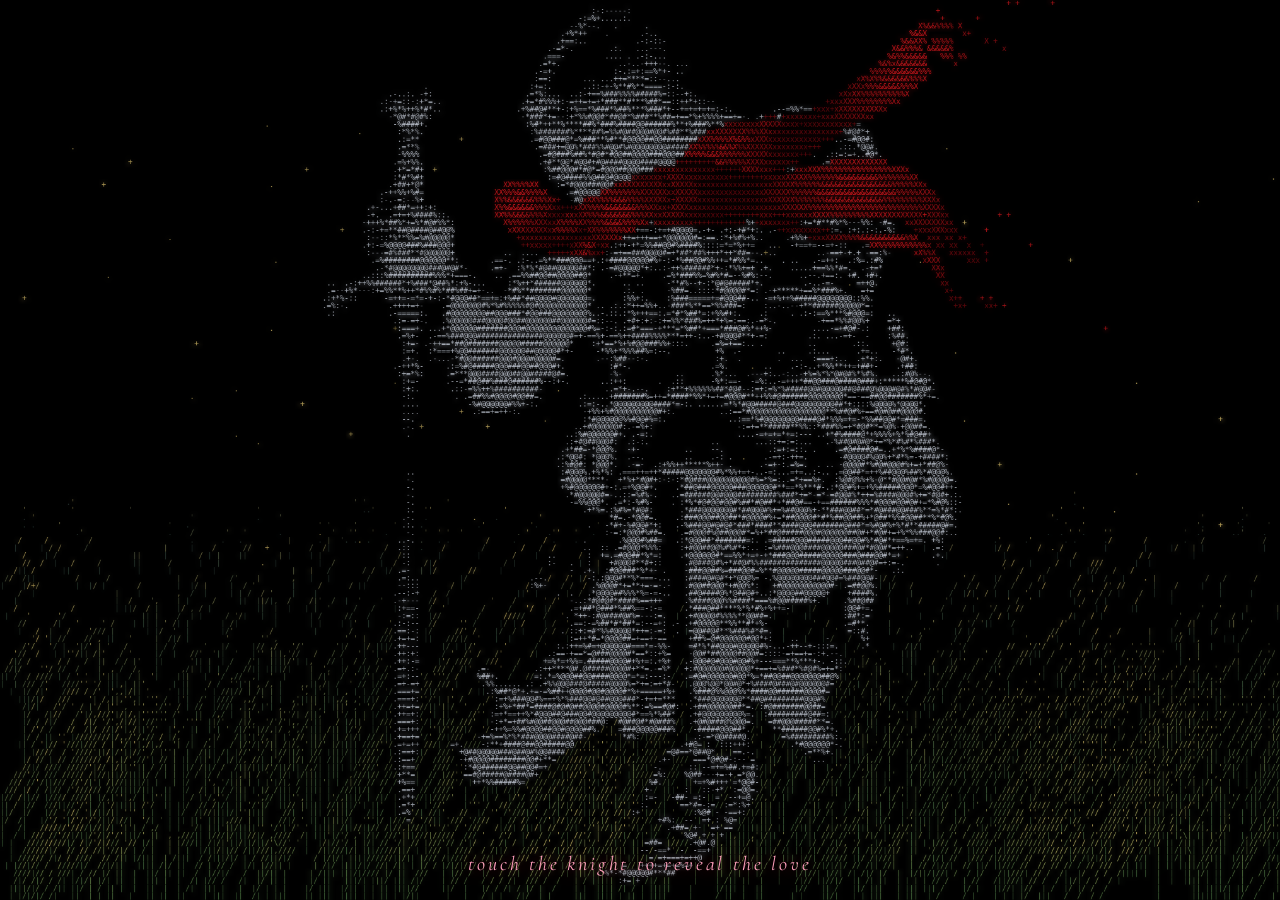
==== index.html @ c7ace734 "feat: ASCII Knight with flowing red cloak and 3D blooming rose bouquet from GIVEAWAY-ASCII" ====
<!DOCTYPE html>
<html lang="en">
<head>
  <meta charset="UTF-8">
  <meta name="viewport" content="width=device-width, initial-scale=1.0">
  <title>for you 🌹</title>
  <meta name="description" content="A gentle flower for someone special.">
  <meta name="theme-color" content="#000000">

  <link rel="icon" type="image/svg+xml" href="assets/favicon.svg">
  <link rel="preconnect" href="https://fonts.googleapis.com">
  <link rel="preconnect" href="https://fonts.gstatic.com" crossorigin>
  <link href="https://fonts.googleapis.com/css2?family=Cormorant+Garamond:ital,wght@0,300;0,400;0,600;1,400&family=Inter:wght@300;400;500;600&family=JetBrains+Mono:wght@400;600;700&display=swap" rel="stylesheet">

  <link rel="stylesheet" href="css/style.css">
</head>
<body class="pure-black">

  <!-- Ambient Botanical ASCII Petals & Stardust Field (Fills Desktop Flanks) -->
  <canvas id="ambient-canvas"></canvas>

  <main class="stage">

    <!-- Screen 1: The ASCII Knight with Flowing Red Cloak (Replaces Click Hand) -->
    <div id="knight-screen" class="scene active">
      <canvas id="knight-canvas" aria-label="ASCII Knight with waving red cloak"></canvas>
      <p class="whisper-hint" id="knight-hint">touch the knight to reveal the love</p>
    </div>

    <!-- Screen 2: 3D Blooming Rose & Lily Bouquet with Golden Fireflies -->
    <div id="bouquet-screen" class="scene">
      <canvas id="bouquet-canvas" aria-label="3D Blooming Rose Bouquet in ASCII"></canvas>

      <!-- Dreamy Floating Cloud Love Note (Pops after the Bouquet Blooms) -->
      <div id="cloud-note" class="cloud-note">
        <div class="cloud-puff puff-tl"></div>
        <div class="cloud-puff puff-tr"></div>
        <div class="cloud-puff puff-bl"></div>
        <div class="cloud-puff puff-br"></div>
        <div class="cloud-body">
          <div class="cloud-tag">☁️ &nbsp;a quiet note for you &nbsp;✦</div>
          <p class="cloud-quote">
            &ldquo;You are my favorite thought in a crowded room,<br>
            the warmth in every cold day, and the sweetest plot twist of my life.<br>
            Blooming together, just like us &mdash; side by side, forever.&rdquo;
          </p>
          <p class="cloud-author">&mdash; all my love, Kaushal</p>
          <button id="btn-replay" class="cloud-replay" title="Experience again">hold again ↺</button>
        </div>
      </div>
    </div>

  </main>

  <script type="module" src="js/app.js"></script>
</body>
</html>
---- css/style.css ----
/* ==========================================================================
   Pure Seamless ASCII Love Experience — ASCII Knight & 3D Bouquet
   ========================================================================== */

*, *::before, *::after {
  box-sizing: border-box;
  margin: 0;
  padding: 0;
}

html, body {
  width: 100%;
  height: 100%;
  background-color: #000000;
  overflow: hidden;
}

body.pure-black {
  background-color: #000000;
  background-image: radial-gradient(circle at 50% 50%, rgba(150, 16, 45, 0.08) 0%, rgba(20, 5, 10, 0.02) 55%, #000000 85%);
  color: #f7eded;
  font-family: 'Cormorant Garamond', serif;
  user-select: none;
  -webkit-font-smoothing: antialiased;
}

/* Ambient Drifting ASCII Petals & Stardust Canvas (Fills Desktop Flanks) */
#ambient-canvas {
  position: fixed;
  inset: 0;
  width: 100vw;
  height: 100vh;
  pointer-events: none;
  z-index: 1;
  display: block;
}

/* Screen Scenes */
.stage {
  position: relative;
  width: 100vw;
  height: 100vh;
  overflow: hidden;
}

.scene {
  position: fixed;
  inset: 0;
  width: 100vw;
  height: 100vh;
  display: flex;
  flex-direction: column;
  align-items: center;
  justify-content: center;
  opacity: 0;
  pointer-events: none;
  transition: opacity 0.85s cubic-bezier(0.16, 1, 0.3, 1);
  z-index: 2;
}

.scene.active {
  opacity: 1;
  pointer-events: auto;
}

/* Screen 1: Canvas for ASCII Knight with Red Cloak */
#knight-canvas {
  position: fixed;
  inset: 0;
  width: 100vw;
  height: 100vh;
  height: 100dvh;
  display: block;
  object-fit: contain;
  background: #000000;
  cursor: pointer;
  z-index: 3;
}

.whisper-hint {
  position: fixed;
  bottom: 24px;
  left: 50%;
  transform: translateX(-50%);
  font-family: 'Cormorant Garamond', serif;
  font-size: 20px;
  font-style: italic;
  letter-spacing: 2.8px;
  color: #ff9ebb;
  text-shadow: 0 0 16px rgba(255, 20, 80, 0.55);
  cursor: pointer;
  z-index: 10;
  animation: breathing 3s infinite ease-in-out;
  transition: color 0.3s ease, transform 0.3s ease;
  white-space: nowrap;
}

.whisper-hint:hover {
  color: #ffffff;
  transform: translateX(-50%) scale(1.04);
}

@keyframes breathing {
  0%, 100% { opacity: 0.45; }
  50% { opacity: 0.95; }
}

/* Screen 2: Canvas for 3D Blooming Rose Bouquet */
#bouquet-canvas {
  position: fixed;
  inset: 0;
  width: 100vw;
  height: 100vh;
  height: 100dvh;
  display: block;
  object-fit: contain;
  background: #000000;
  cursor: pointer;
  z-index: 3;
}

/* ==========================================================================
   Dreamy Floating Cloud Love Note (Pops after the Bouquet Blooms)
   ========================================================================== */
.cloud-note {
  position: fixed;
  bottom: 34px;
  left: 50%;
  transform: translateX(-50%) translateY(28px) scale(0.88);
  max-width: 540px;
  width: 90%;
  margin: 0 auto;
  padding: 24px 32px;
  background: rgba(22, 12, 18, 0.82);
  backdrop-filter: blur(18px);
  -webkit-backdrop-filter: blur(18px);
  border: 1px solid rgba(255, 140, 160, 0.25);
  border-radius: 42px;
  box-shadow:
    0 18px 48px rgba(0, 0, 0, 0.85),
    0 0 36px rgba(230, 26, 68, 0.18),
    inset 0 1px 1px rgba(255, 255, 255, 0.2);
  opacity: 0;
  pointer-events: none;
  transition: opacity 1.1s cubic-bezier(0.16, 1, 0.3, 1), transform 1.1s cubic-bezier(0.16, 1, 0.3, 1);
  z-index: 20;
}

.cloud-note.visible {
  opacity: 1;
  transform: translateX(-50%) translateY(0) scale(1);
  pointer-events: auto;
  animation: cloudFloat 4.8s infinite ease-in-out alternate 1.1s;
}

/* Fluffy cloud puffs billowing around the container */
.cloud-puff {
  position: absolute;
  background: rgba(22, 12, 18, 0.82);
  backdrop-filter: blur(18px);
  -webkit-backdrop-filter: blur(18px);
  border: 1px solid rgba(255, 140, 160, 0.22);
  border-radius: 50%;
  pointer-events: none;
  z-index: -1;
}

.puff-tl {
  width: 76px;
  height: 76px;
  top: -26px;
  left: 36px;
}

.puff-tr {
  width: 92px;
  height: 92px;
  top: -36px;
  right: 52px;
}

.puff-bl {
  width: 58px;
  height: 58px;
  bottom: -18px;
  left: 64px;
}

.puff-br {
  width: 72px;
  height: 72px;
  bottom: -22px;
  right: 48px;
}

.cloud-body {
  position: relative;
  z-index: 2;
  display: flex;
  flex-direction: column;
  align-items: center;
}

.cloud-tag {
  font-family: 'Inter', sans-serif;
  font-size: 10px;
  letter-spacing: 2px;
  text-transform: uppercase;
  color: #ff9ebb;
  margin-bottom: 12px;
  opacity: 0.9;
}

.cloud-quote {
  font-family: 'Cormorant Garamond', serif;
  font-size: 21px;
  font-style: italic;
  font-weight: 300;
  line-height: 1.55;
  color: #fff0f3;
  letter-spacing: 0.3px;
  margin-bottom: 14px;
  text-shadow: 0 2px 12px rgba(0, 0, 0, 0.75);
}

.cloud-author {
  font-family: 'Cormorant Garamond', serif;
  font-size: 15px;
  letter-spacing: 1.8px;
  color: #d89aa8;
  margin-bottom: 16px;
}

.cloud-replay {
  background: rgba(255, 255, 255, 0.05);
  border: 1px solid rgba(255, 255, 255, 0.12);
  border-radius: 20px;
  outline: none;
  font-family: 'Inter', sans-serif;
  font-size: 10px;
  letter-spacing: 2px;
  text-transform: uppercase;
  color: #d18a99;
  cursor: pointer;
  padding: 6px 16px;
  transition: all 0.3s ease;
}

.cloud-replay:hover {
  background: rgba(255, 20, 80, 0.18);
  border-color: rgba(255, 80, 120, 0.4);
  color: #ffffff;
  transform: translateY(-1px);
}

@keyframes cloudFloat {
  0% { transform: translateX(-50%) translateY(0) scale(1); }
  100% { transform: translateX(-50%) translateY(-7px) scale(1.01); }
}

@media (max-width: 640px) {
  .whisper-hint {
    font-size: 16px;
    bottom: 18px;
  }
  .cloud-note {
    padding: 18px 22px;
    bottom: 20px;
  }
  .cloud-quote {
    font-size: 18px;
  }
}
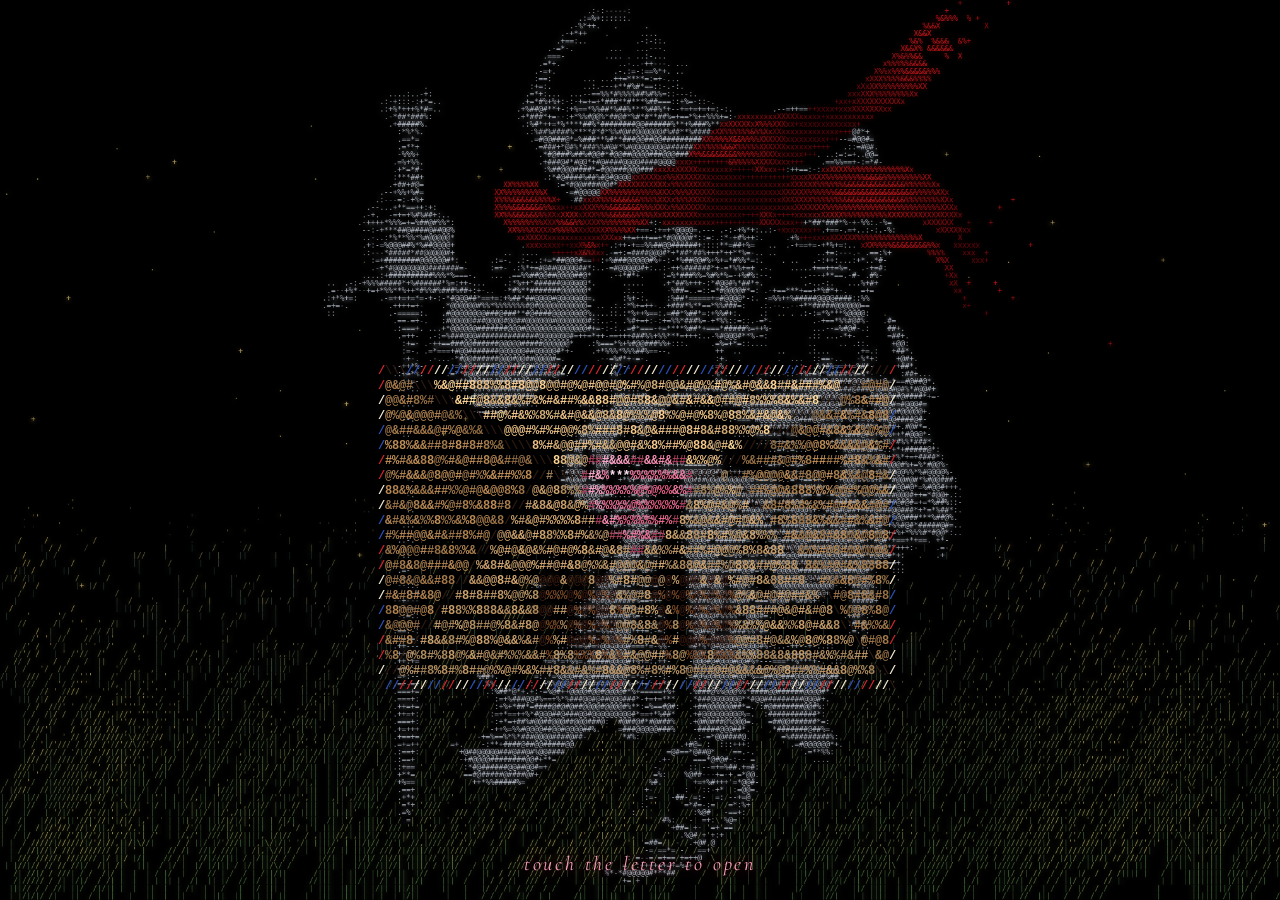
==== commit 8057720c: "feat: knight with sealed envelope, burning opening physics, combined 3D rose and lily, and love note" ====
--- a/index.html
+++ b/index.html
@@ -21,17 +21,20 @@
 
   <main class="stage">
 
-    <!-- Screen 1: The ASCII Knight with Flowing Red Cloak (Replaces Click Hand) -->
+    <!-- Screen 1: The ASCII Knight with Sealed Envelope Letter in Front -->
     <div id="knight-screen" class="scene active">
+      <!-- Background: ASCII Knight with waving red cloak -->
       <canvas id="knight-canvas" aria-label="ASCII Knight with waving red cloak"></canvas>
-      <p class="whisper-hint" id="knight-hint">touch the knight to reveal the love</p>
+      <!-- Foreground: Sealed ASCII Letter For You with heart seal & burning opening -->
+      <canvas id="envelope-canvas" aria-label="ASCII Sealed Letter For You"></canvas>
+      <p class="whisper-hint" id="knight-hint">touch the letter to open</p>
     </div>
 
-    <!-- Screen 2: 3D Blooming Rose & Lily Bouquet with Golden Fireflies -->
+    <!-- Screen 2: Combined 3D Blooming Rose & Lily Bouquet with Golden Fireflies -->
     <div id="bouquet-screen" class="scene">
-      <canvas id="bouquet-canvas" aria-label="3D Blooming Rose Bouquet in ASCII"></canvas>
+      <canvas id="bouquet-canvas" aria-label="Combined 3D Blooming Rose and Lily in ASCII"></canvas>
 
-      <!-- Dreamy Floating Cloud Love Note (Pops after the Bouquet Blooms) -->
+      <!-- Dreamy Floating Cloud Love Note (Pops after the Rose & Lily Bloom) -->
       <div id="cloud-note" class="cloud-note">
         <div class="cloud-puff puff-tl"></div>
         <div class="cloud-puff puff-tr"></div>
@@ -40,11 +43,13 @@
         <div class="cloud-body">
           <div class="cloud-tag">☁️ &nbsp;a quiet note for you &nbsp;✦</div>
           <p class="cloud-quote">
-            &ldquo;You are my favorite thought in a crowded room,<br>
-            the warmth in every cold day, and the sweetest plot twist of my life.<br>
-            Blooming together, just like us &mdash; side by side, forever.&rdquo;
+            &ldquo;In every petal, a quiet thought of you.<br>
+            The rose for the passion, the lily for the grace &mdash;<br>
+            blooming together side by side, just like us.<br>
+            You are my favorite thought in a crowded room,<br>
+            the warmth in every cold day, and the sweetest part of my life.&rdquo;
           </p>
-          <p class="cloud-author">&mdash; all my love, Kaushal</p>
+          <p class="cloud-author">&mdash; forever yours, Kaushal</p>
           <button id="btn-replay" class="cloud-replay" title="Experience again">hold again ↺</button>
         </div>
       </div>
--- a/css/style.css
+++ b/css/style.css
@@ -73,8 +73,21 @@
   display: block;
   object-fit: contain;
   background: #000000;
-  cursor: pointer;
   z-index: 3;
+}
+
+/* Foreground Sealed Envelope in Front of Knight */
+#envelope-canvas {
+  position: fixed;
+  inset: 0;
+  width: 100vw;
+  height: 100vh;
+  height: 100dvh;
+  display: block;
+  object-fit: contain;
+  background: transparent;
+  cursor: pointer;
+  z-index: 5;
 }
 
 .whisper-hint {
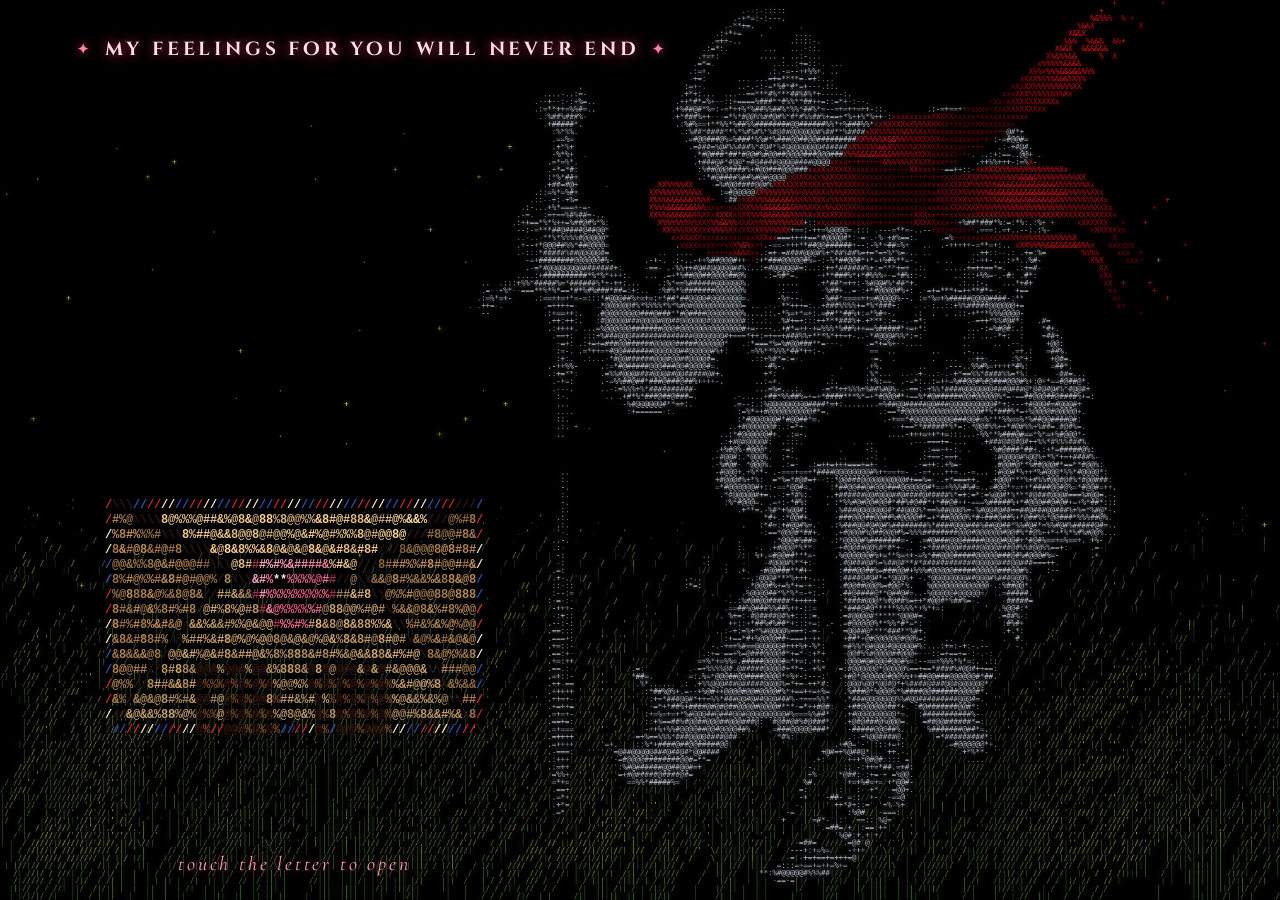
==== commit 6952b4c2: "feat: knight right-aligned, envelope bottom-left, quote in unique font, multilingual heart with Tami" ====
--- a/index.html
+++ b/index.html
@@ -10,7 +10,7 @@
   <link rel="icon" type="image/svg+xml" href="assets/favicon.svg">
   <link rel="preconnect" href="https://fonts.googleapis.com">
   <link rel="preconnect" href="https://fonts.gstatic.com" crossorigin>
-  <link href="https://fonts.googleapis.com/css2?family=Cormorant+Garamond:ital,wght@0,300;0,400;0,600;1,400&family=Inter:wght@300;400;500;600&family=JetBrains+Mono:wght@400;600;700&display=swap" rel="stylesheet">
+  <link href="https://fonts.googleapis.com/css2?family=Cinzel+Decorative:wght@400;700&family=Cormorant+Garamond:ital,wght@0,300;0,400;0,600;1,400&family=Inter:wght@300;400;500;600&family=JetBrains+Mono:wght@400;600;700&display=swap" rel="stylesheet">
 
   <link rel="stylesheet" href="css/style.css">
 </head>
@@ -21,20 +21,33 @@
 
   <main class="stage">
 
-    <!-- Screen 1: The ASCII Knight with Sealed Envelope Letter in Front -->
+    <!-- Screen 1: The ASCII Knight with Sealed Envelope Letter in Bottom-Left -->
     <div id="knight-screen" class="scene active">
-      <!-- Background: ASCII Knight with waving red cloak -->
+      <!-- Background: ASCII Knight positioned on right side with waving red cloak -->
       <canvas id="knight-canvas" aria-label="ASCII Knight with waving red cloak"></canvas>
-      <!-- Foreground: Sealed ASCII Letter For You with heart seal & burning opening -->
+      
+      <!-- Foreground: Sealed ASCII Letter For You positioned in bottom-left -->
       <canvas id="envelope-canvas" aria-label="ASCII Sealed Letter For You"></canvas>
+      
+      <!-- Thematic Quote in Unique Decorative Typeface -->
+      <div id="knight-quote" class="thematic-quote">
+        <span class="quote-symbol">✦</span>
+        <span class="quote-text">my feelings for you will never end</span>
+        <span class="quote-symbol">✦</span>
+      </div>
+
       <p class="whisper-hint" id="knight-hint">touch the letter to open</p>
     </div>
 
-    <!-- Screen 2: Combined 3D Blooming Rose & Lily Bouquet with Golden Fireflies -->
-    <div id="bouquet-screen" class="scene">
-      <canvas id="bouquet-canvas" aria-label="Combined 3D Blooming Rose and Lily in ASCII"></canvas>
+    <!-- Screen 2: Multilingual Love Heart & Pure Mathematical ASCII Rose -->
+    <div id="flower-screen" class="scene">
+      <!-- 1. The Multilingual Love Heart (Builds in center, then glides to top-left corner) -->
+      <canvas id="heart-canvas" class="heart-canvas" aria-label="Multilingual Love Heart"></canvas>
 
-      <!-- Dreamy Floating Cloud Love Note (Pops after the Rose & Lily Bloom) -->
+      <!-- 2. The Pure Mathematical ASCII Blooming Rose with Light Rays -->
+      <canvas id="rose-canvas" class="rose-canvas" aria-label="Pure ASCII Blooming Rose"></canvas>
+
+      <!-- 3. Dreamy Floating Cloud Love Note (Pops after the Rose Blooms) -->
       <div id="cloud-note" class="cloud-note">
         <div class="cloud-puff puff-tl"></div>
         <div class="cloud-puff puff-tr"></div>
@@ -43,10 +56,9 @@
         <div class="cloud-body">
           <div class="cloud-tag">☁️ &nbsp;a quiet note for you &nbsp;✦</div>
           <p class="cloud-quote">
-            &ldquo;In every petal, a quiet thought of you.<br>
-            The rose for the passion, the lily for the grace &mdash;<br>
-            blooming together side by side, just like us.<br>
-            You are my favorite thought in a crowded room,<br>
+            &ldquo;My feelings for you will never end.<br>
+            In every language, in every beat of time &mdash;<br>
+            you are my favorite thought in a crowded room,<br>
             the warmth in every cold day, and the sweetest part of my life.&rdquo;
           </p>
           <p class="cloud-author">&mdash; forever yours, Kaushal</p>
--- a/css/style.css
+++ b/css/style.css
@@ -93,7 +93,7 @@
 .whisper-hint {
   position: fixed;
   bottom: 24px;
-  left: 50%;
+  left: 23%;
   transform: translateX(-50%);
   font-family: 'Cormorant Garamond', serif;
   font-size: 20px;
@@ -118,8 +118,61 @@
   50% { opacity: 0.95; }
 }
 
-/* Screen 2: Canvas for 3D Blooming Rose Bouquet */
-#bouquet-canvas {
+/* Thematic Quote in Unique Decorative Typeface */
+.thematic-quote {
+  position: fixed;
+  top: 36px;
+  left: 6%;
+  display: flex;
+  align-items: center;
+  gap: 12px;
+  font-family: 'Cinzel Decorative', 'Cormorant Garamond', serif;
+  font-size: 19px;
+  font-weight: 700;
+  letter-spacing: 3.8px;
+  text-transform: lowercase;
+  color: #ffe0e8;
+  text-shadow: 
+    0 0 12px rgba(255, 60, 110, 0.75),
+    0 0 28px rgba(220, 20, 60, 0.45);
+  pointer-events: none;
+  z-index: 8;
+  animation: quoteFloat 4s ease-in-out infinite alternate;
+}
+
+.thematic-quote .quote-symbol {
+  font-size: 14px;
+  color: #ff85a2;
+  text-shadow: 0 0 10px rgba(255, 60, 110, 0.85);
+}
+
+@keyframes quoteFloat {
+  0% { transform: translateY(0); opacity: 0.88; }
+  100% { transform: translateY(-4px); opacity: 1; }
+}
+
+/* Screen 2: Canvases for Multilingual Heart & Rose */
+.heart-canvas {
+  position: fixed;
+  inset: 0;
+  width: 100vw;
+  height: 100vh;
+  display: block;
+  object-fit: contain;
+  background: transparent;
+  pointer-events: none;
+  z-index: 7;
+  transform: scale(1) translate(0, 0);
+  transform-origin: top left;
+  transition: transform 1.5s cubic-bezier(0.16, 1, 0.3, 1), opacity 1.2s ease;
+}
+
+.heart-canvas.docked-corner {
+  transform: scale(0.38) translate(40px, 36px);
+  opacity: 0.92;
+}
+
+.rose-canvas {
   position: fixed;
   inset: 0;
   width: 100vw;
@@ -128,8 +181,7 @@
   display: block;
   object-fit: contain;
   background: #000000;
-  cursor: pointer;
-  z-index: 3;
+  z-index: 5;
 }
 
 /* ==========================================================================
@@ -272,9 +324,21 @@
 }
 
 @media (max-width: 640px) {
+  .thematic-quote {
+    top: 18px;
+    left: 50%;
+    transform: translateX(-50%);
+    font-size: 14px;
+    letter-spacing: 2px;
+    white-space: nowrap;
+  }
   .whisper-hint {
+    left: 50%;
     font-size: 16px;
     bottom: 18px;
+  }
+  .heart-canvas.docked-corner {
+    transform: scale(0.32) translate(14px, 18px);
   }
   .cloud-note {
     padding: 18px 22px;
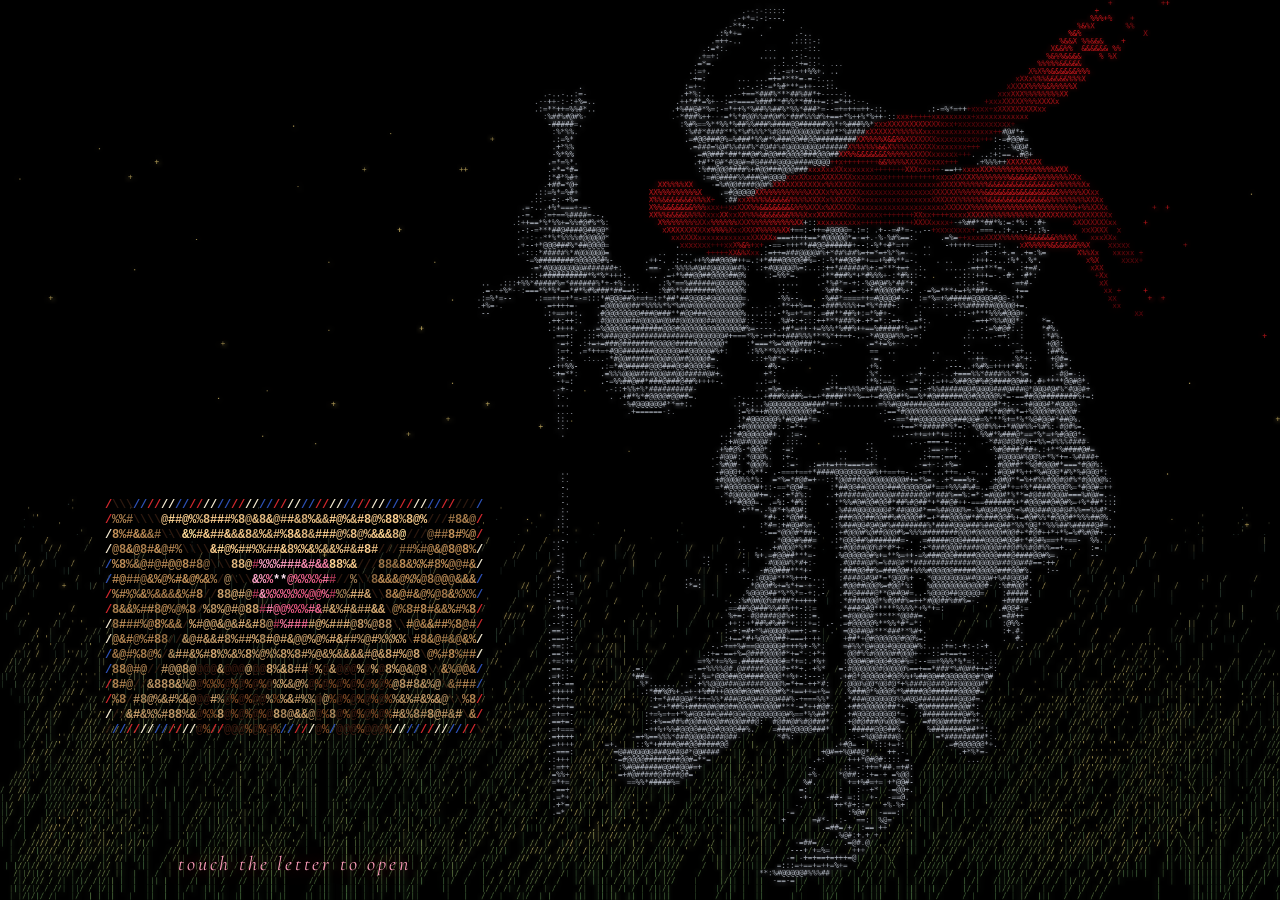
==== commit 0309dded: "feat: minimal light note card, quote on rose page with signature of Kaushal Maran, clean knight page" ====
--- a/index.html
+++ b/index.html
@@ -10,7 +10,7 @@
   <link rel="icon" type="image/svg+xml" href="assets/favicon.svg">
   <link rel="preconnect" href="https://fonts.googleapis.com">
   <link rel="preconnect" href="https://fonts.gstatic.com" crossorigin>
-  <link href="https://fonts.googleapis.com/css2?family=Cinzel+Decorative:wght@400;700&family=Cormorant+Garamond:ital,wght@0,300;0,400;0,600;1,400&family=Inter:wght@300;400;500;600&family=JetBrains+Mono:wght@400;600;700&display=swap" rel="stylesheet">
+  <link href="https://fonts.googleapis.com/css2?family=Alex+Brush&family=Cormorant+Garamond:ital,wght@0,300;0,400;0,600;1,300;1,400&family=Homemade+Apple&family=Inter:wght@300;400;500;600&family=JetBrains+Mono:wght@400;600;700&display=swap" rel="stylesheet">
 
   <link rel="stylesheet" href="css/style.css">
 </head>
@@ -28,13 +28,6 @@
       
       <!-- Foreground: Sealed ASCII Letter For You positioned in bottom-left -->
       <canvas id="envelope-canvas" aria-label="ASCII Sealed Letter For You"></canvas>
-      
-      <!-- Thematic Quote in Unique Decorative Typeface -->
-      <div id="knight-quote" class="thematic-quote">
-        <span class="quote-symbol">✦</span>
-        <span class="quote-text">my feelings for you will never end</span>
-        <span class="quote-symbol">✦</span>
-      </div>
 
       <p class="whisper-hint" id="knight-hint">touch the letter to open</p>
     </div>
@@ -47,23 +40,25 @@
       <!-- 2. The Pure Mathematical ASCII Blooming Rose with Light Rays -->
       <canvas id="rose-canvas" class="rose-canvas" aria-label="Pure ASCII Blooming Rose"></canvas>
 
-      <!-- 3. Dreamy Floating Cloud Love Note (Pops after the Rose Blooms) -->
-      <div id="cloud-note" class="cloud-note">
-        <div class="cloud-puff puff-tl"></div>
-        <div class="cloud-puff puff-tr"></div>
-        <div class="cloud-puff puff-bl"></div>
-        <div class="cloud-puff puff-br"></div>
-        <div class="cloud-body">
-          <div class="cloud-tag">☁️ &nbsp;a quiet note for you &nbsp;✦</div>
-          <p class="cloud-quote">
-            &ldquo;My feelings for you will never end.<br>
-            In every language, in every beat of time &mdash;<br>
-            you are my favorite thought in a crowded room,<br>
-            the warmth in every cold day, and the sweetest part of my life.&rdquo;
-          </p>
-          <p class="cloud-author">&mdash; forever yours, Kaushal</p>
-          <button id="btn-replay" class="cloud-replay" title="Experience again">hold again ↺</button>
+      <!-- 3. Minimal, Lightweight Love Note with Handwritten Signature -->
+      <div id="cloud-note" class="minimal-note">
+        <div class="note-pill">✦ &nbsp;forever written in starlight &nbsp;✦</div>
+        
+        <p class="note-quote">
+          &ldquo;In a world of fleeting moments, you are my constant.<br>
+          My feelings for you will never end.&rdquo;
+        </p>
+
+        <p class="note-subtext">
+          Every quiet thought finds its way to you &mdash; today, tomorrow, always.
+        </p>
+
+        <div class="note-signature-block">
+          <span class="sign-prefix">forever yours,</span>
+          <span class="sign-name">Kaushal Maran</span>
         </div>
+
+        <button id="btn-replay" class="note-replay" title="Experience again">hold again ↺</button>
       </div>
     </div>
 
--- a/css/style.css
+++ b/css/style.css
@@ -118,39 +118,6 @@
   50% { opacity: 0.95; }
 }
 
-/* Thematic Quote in Unique Decorative Typeface */
-.thematic-quote {
-  position: fixed;
-  top: 36px;
-  left: 6%;
-  display: flex;
-  align-items: center;
-  gap: 12px;
-  font-family: 'Cinzel Decorative', 'Cormorant Garamond', serif;
-  font-size: 19px;
-  font-weight: 700;
-  letter-spacing: 3.8px;
-  text-transform: lowercase;
-  color: #ffe0e8;
-  text-shadow: 
-    0 0 12px rgba(255, 60, 110, 0.75),
-    0 0 28px rgba(220, 20, 60, 0.45);
-  pointer-events: none;
-  z-index: 8;
-  animation: quoteFloat 4s ease-in-out infinite alternate;
-}
-
-.thematic-quote .quote-symbol {
-  font-size: 14px;
-  color: #ff85a2;
-  text-shadow: 0 0 10px rgba(255, 60, 110, 0.85);
-}
-
-@keyframes quoteFloat {
-  0% { transform: translateY(0); opacity: 0.88; }
-  100% { transform: translateY(-4px); opacity: 1; }
-}
-
 /* Screen 2: Canvases for Multilingual Heart & Rose */
 .heart-canvas {
   position: fixed;
@@ -185,153 +152,133 @@
 }
 
 /* ==========================================================================
-   Dreamy Floating Cloud Love Note (Pops after the Bouquet Blooms)
+   Minimal & Lightweight Floating Love Note
    ========================================================================== */
-.cloud-note {
-  position: fixed;
-  bottom: 34px;
+.minimal-note {
+  position: fixed;
+  bottom: 28px;
   left: 50%;
-  transform: translateX(-50%) translateY(28px) scale(0.88);
-  max-width: 540px;
+  transform: translateX(-50%) translateY(24px) scale(0.92);
+  max-width: 480px;
   width: 90%;
   margin: 0 auto;
-  padding: 24px 32px;
-  background: rgba(22, 12, 18, 0.82);
-  backdrop-filter: blur(18px);
-  -webkit-backdrop-filter: blur(18px);
-  border: 1px solid rgba(255, 140, 160, 0.25);
-  border-radius: 42px;
+  padding: 22px 28px;
+  background: rgba(12, 6, 12, 0.65);
+  backdrop-filter: blur(28px) saturate(160%);
+  -webkit-backdrop-filter: blur(28px) saturate(160%);
+  border: 1px solid rgba(255, 170, 195, 0.22);
+  border-radius: 22px;
   box-shadow:
-    0 18px 48px rgba(0, 0, 0, 0.85),
-    0 0 36px rgba(230, 26, 68, 0.18),
-    inset 0 1px 1px rgba(255, 255, 255, 0.2);
+    0 18px 48px rgba(0, 0, 0, 0.90),
+    0 0 32px rgba(230, 20, 60, 0.12),
+    inset 0 1px 1px rgba(255, 255, 255, 0.15);
+  display: flex;
+  flex-direction: column;
+  align-items: center;
+  text-align: center;
   opacity: 0;
   pointer-events: none;
   transition: opacity 1.1s cubic-bezier(0.16, 1, 0.3, 1), transform 1.1s cubic-bezier(0.16, 1, 0.3, 1);
   z-index: 20;
 }
 
-.cloud-note.visible {
+.minimal-note.visible {
   opacity: 1;
   transform: translateX(-50%) translateY(0) scale(1);
   pointer-events: auto;
-  animation: cloudFloat 4.8s infinite ease-in-out alternate 1.1s;
-}
-
-/* Fluffy cloud puffs billowing around the container */
-.cloud-puff {
-  position: absolute;
-  background: rgba(22, 12, 18, 0.82);
-  backdrop-filter: blur(18px);
-  -webkit-backdrop-filter: blur(18px);
-  border: 1px solid rgba(255, 140, 160, 0.22);
-  border-radius: 50%;
-  pointer-events: none;
-  z-index: -1;
-}
-
-.puff-tl {
-  width: 76px;
-  height: 76px;
-  top: -26px;
-  left: 36px;
-}
-
-.puff-tr {
-  width: 92px;
-  height: 92px;
-  top: -36px;
-  right: 52px;
-}
-
-.puff-bl {
-  width: 58px;
-  height: 58px;
-  bottom: -18px;
-  left: 64px;
-}
-
-.puff-br {
-  width: 72px;
-  height: 72px;
-  bottom: -22px;
-  right: 48px;
-}
-
-.cloud-body {
-  position: relative;
-  z-index: 2;
-  display: flex;
-  flex-direction: column;
-  align-items: center;
-}
-
-.cloud-tag {
+  animation: noteFloat 4.6s infinite ease-in-out alternate 1.1s;
+}
+
+.note-pill {
   font-family: 'Inter', sans-serif;
-  font-size: 10px;
-  letter-spacing: 2px;
+  font-size: 9px;
+  font-weight: 500;
+  letter-spacing: 2.5px;
   text-transform: uppercase;
   color: #ff9ebb;
   margin-bottom: 12px;
   opacity: 0.9;
 }
 
-.cloud-quote {
+.note-quote {
   font-family: 'Cormorant Garamond', serif;
   font-size: 21px;
   font-style: italic;
+  font-weight: 400;
+  line-height: 1.5;
+  color: #fff2f5;
+  letter-spacing: 0.3px;
+  margin-bottom: 10px;
+  text-shadow: 0 2px 14px rgba(0, 0, 0, 0.85);
+}
+
+.note-subtext {
+  font-family: 'Cormorant Garamond', serif;
+  font-size: 14px;
+  font-style: italic;
   font-weight: 300;
-  line-height: 1.55;
-  color: #fff0f3;
-  letter-spacing: 0.3px;
-  margin-bottom: 14px;
-  text-shadow: 0 2px 12px rgba(0, 0, 0, 0.75);
-}
-
-.cloud-author {
-  font-family: 'Cormorant Garamond', serif;
-  font-size: 15px;
-  letter-spacing: 1.8px;
   color: #d89aa8;
+  letter-spacing: 0.5px;
   margin-bottom: 16px;
-}
-
-.cloud-replay {
-  background: rgba(255, 255, 255, 0.05);
-  border: 1px solid rgba(255, 255, 255, 0.12);
+  opacity: 0.85;
+}
+
+.note-signature-block {
+  display: flex;
+  align-items: baseline;
+  justify-content: center;
+  gap: 10px;
+  margin-bottom: 16px;
+}
+
+.sign-prefix {
+  font-family: 'Cormorant Garamond', serif;
+  font-size: 14px;
+  font-style: italic;
+  color: #bfa0a8;
+  letter-spacing: 1.2px;
+}
+
+.sign-name {
+  font-family: 'Homemade Apple', 'Alex Brush', cursive;
+  font-size: 24px;
+  color: #ffe6ed;
+  text-shadow: 
+    0 0 10px rgba(255, 70, 110, 0.8),
+    0 0 24px rgba(220, 20, 60, 0.5);
+  letter-spacing: 1px;
+  transform: rotate(-1.5deg);
+  display: inline-block;
+}
+
+.note-replay {
+  background: rgba(255, 255, 255, 0.04);
+  border: 1px solid rgba(255, 255, 255, 0.14);
   border-radius: 20px;
   outline: none;
   font-family: 'Inter', sans-serif;
-  font-size: 10px;
+  font-size: 9px;
   letter-spacing: 2px;
   text-transform: uppercase;
-  color: #d18a99;
+  color: #d68f9e;
   cursor: pointer;
-  padding: 6px 16px;
+  padding: 6px 18px;
   transition: all 0.3s ease;
 }
 
-.cloud-replay:hover {
-  background: rgba(255, 20, 80, 0.18);
-  border-color: rgba(255, 80, 120, 0.4);
+.note-replay:hover {
+  background: rgba(255, 20, 80, 0.22);
+  border-color: rgba(255, 100, 140, 0.45);
   color: #ffffff;
   transform: translateY(-1px);
 }
 
-@keyframes cloudFloat {
+@keyframes noteFloat {
   0% { transform: translateX(-50%) translateY(0) scale(1); }
-  100% { transform: translateX(-50%) translateY(-7px) scale(1.01); }
+  100% { transform: translateX(-50%) translateY(-6px) scale(1.008); }
 }
 
 @media (max-width: 640px) {
-  .thematic-quote {
-    top: 18px;
-    left: 50%;
-    transform: translateX(-50%);
-    font-size: 14px;
-    letter-spacing: 2px;
-    white-space: nowrap;
-  }
   .whisper-hint {
     left: 50%;
     font-size: 16px;
@@ -340,11 +287,15 @@
   .heart-canvas.docked-corner {
     transform: scale(0.32) translate(14px, 18px);
   }
-  .cloud-note {
-    padding: 18px 22px;
-    bottom: 20px;
-  }
-  .cloud-quote {
+  .minimal-note {
+    padding: 16px 20px;
+    bottom: 18px;
+    max-width: 92%;
+  }
+  .note-quote {
     font-size: 18px;
   }
-}
+  .sign-name {
+    font-size: 21px;
+  }
+}
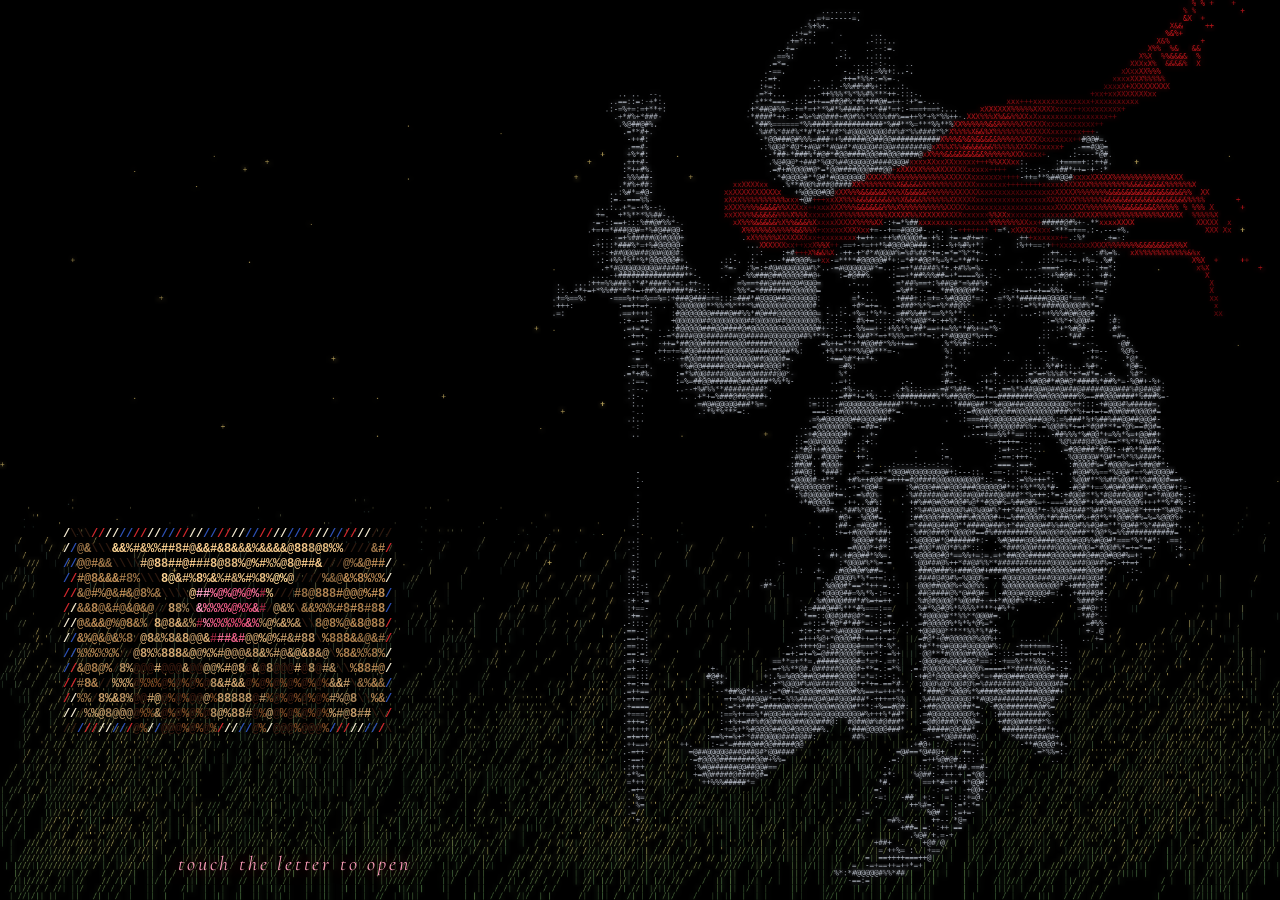
==== commit 2f436555: "feat: restore original photorealistic blooming rose with duo bloom, add Kaushal Maran signature at r" ====
--- a/index.html
+++ b/index.html
@@ -32,15 +32,17 @@
       <p class="whisper-hint" id="knight-hint">touch the letter to open</p>
     </div>
 
-    <!-- Screen 2: Multilingual Love Heart & Pure Mathematical ASCII Rose -->
+    <!-- Screen 2: Multilingual Love Heart & Realistic Blooming Rose -->
     <div id="flower-screen" class="scene">
-      <!-- 1. The Multilingual Love Heart (Builds in center, then glides to top-left corner) -->
+      <!-- 1. The Multilingual Love Heart (Builds in center, then glides to top-left corner as logo badge) -->
       <canvas id="heart-canvas" class="heart-canvas" aria-label="Multilingual Love Heart"></canvas>
 
-      <!-- 2. The Pure Mathematical ASCII Blooming Rose with Light Rays -->
-      <canvas id="rose-canvas" class="rose-canvas" aria-label="Pure ASCII Blooming Rose"></canvas>
+      <!-- 2. The Living Colored ASCII Rose (Blooms organically, then unfurls into 2 intertwined roses) -->
+      <div class="seamless-rose-wrapper">
+        <canvas id="rose-canvas" width="680" height="680" aria-label="Blooming ASCII Rose"></canvas>
+      </div>
 
-      <!-- 3. Minimal, Lightweight Love Note with Handwritten Signature -->
+      <!-- 3. Minimal, Lightweight Love Note -->
       <div id="cloud-note" class="minimal-note">
         <div class="note-pill">✦ &nbsp;forever written in starlight &nbsp;✦</div>
         
@@ -53,12 +55,16 @@
           Every quiet thought finds its way to you &mdash; today, tomorrow, always.
         </p>
 
-        <div class="note-signature-block">
-          <span class="sign-prefix">forever yours,</span>
-          <span class="sign-name">Kaushal Maran</span>
-        </div>
+        <button id="btn-replay" class="note-replay" title="Experience again">hold again ↺</button>
+      </div>
 
-        <button id="btn-replay" class="note-replay" title="Experience again">hold again ↺</button>
+      <!-- 4. Handwritten Signature of Kaushal Maran at the Right Bottom Corner -->
+      <div id="corner-signature" class="corner-signature">
+        <div class="sig-label">signed by</div>
+        <div class="sig-name">Kaushal Maran</div>
+        <svg class="sig-swash" viewBox="0 0 160 24" fill="none" xmlns="http://www.w3.org/2000/svg">
+          <path d="M4 12 C 35 22, 75 2, 120 14 C 138 18, 150 14, 156 10 M 105 20 C 122 24, 142 18, 150 12" stroke="rgba(255, 120, 160, 0.75)" stroke-width="1.8" stroke-linecap="round"/>
+        </svg>
       </div>
     </div>
 
--- a/css/style.css
+++ b/css/style.css
@@ -130,25 +130,38 @@
   pointer-events: none;
   z-index: 7;
   transform: scale(1) translate(0, 0);
-  transform-origin: top left;
+  transform-origin: 50% 50%;
   transition: transform 1.5s cubic-bezier(0.16, 1, 0.3, 1), opacity 1.2s ease;
 }
 
 .heart-canvas.docked-corner {
-  transform: scale(0.38) translate(40px, 36px);
-  opacity: 0.92;
-}
-
-.rose-canvas {
-  position: fixed;
-  inset: 0;
-  width: 100vw;
-  height: 100vh;
-  height: 100dvh;
-  display: block;
+  transform: translate(calc(-50vw + 68px), calc(-50vh + 60px)) scale(0.14);
+  opacity: 0.95;
+  filter: drop-shadow(0 0 16px rgba(255, 30, 80, 0.55));
+}
+
+.seamless-rose-wrapper {
+  position: absolute;
+  top: 38%;
+  left: 50%;
+  transform: translate(-50%, -50%);
+  width: 90vmin;
+  max-width: 640px;
+  max-height: 640px;
+  aspect-ratio: 1 / 1;
+  display: flex;
+  align-items: center;
+  justify-content: center;
+  pointer-events: none;
+  z-index: 5;
+}
+
+.seamless-rose-wrapper canvas {
+  width: 100%;
+  height: 100%;
   object-fit: contain;
-  background: #000000;
-  z-index: 5;
+  display: block;
+  background: transparent;
 }
 
 /* ==========================================================================
@@ -156,18 +169,18 @@
    ========================================================================== */
 .minimal-note {
   position: fixed;
-  bottom: 28px;
+  bottom: 24px;
   left: 50%;
   transform: translateX(-50%) translateY(24px) scale(0.92);
   max-width: 480px;
-  width: 90%;
+  width: 88%;
   margin: 0 auto;
-  padding: 22px 28px;
-  background: rgba(12, 6, 12, 0.65);
+  padding: 20px 28px;
+  background: rgba(12, 6, 12, 0.72);
   backdrop-filter: blur(28px) saturate(160%);
   -webkit-backdrop-filter: blur(28px) saturate(160%);
   border: 1px solid rgba(255, 170, 195, 0.22);
-  border-radius: 22px;
+  border-radius: 20px;
   box-shadow:
     0 18px 48px rgba(0, 0, 0, 0.90),
     0 0 32px rgba(230, 20, 60, 0.12),
@@ -221,34 +234,6 @@
   letter-spacing: 0.5px;
   margin-bottom: 16px;
   opacity: 0.85;
-}
-
-.note-signature-block {
-  display: flex;
-  align-items: baseline;
-  justify-content: center;
-  gap: 10px;
-  margin-bottom: 16px;
-}
-
-.sign-prefix {
-  font-family: 'Cormorant Garamond', serif;
-  font-size: 14px;
-  font-style: italic;
-  color: #bfa0a8;
-  letter-spacing: 1.2px;
-}
-
-.sign-name {
-  font-family: 'Homemade Apple', 'Alex Brush', cursive;
-  font-size: 24px;
-  color: #ffe6ed;
-  text-shadow: 
-    0 0 10px rgba(255, 70, 110, 0.8),
-    0 0 24px rgba(220, 20, 60, 0.5);
-  letter-spacing: 1px;
-  transform: rotate(-1.5deg);
-  display: inline-block;
 }
 
 .note-replay {
@@ -273,6 +258,58 @@
   transform: translateY(-1px);
 }
 
+/* ==========================================================================
+   Signature of Kaushal Maran at the Right Bottom Corner
+   ========================================================================== */
+.corner-signature {
+  position: fixed;
+  bottom: 26px;
+  right: 36px;
+  display: flex;
+  flex-direction: column;
+  align-items: flex-end;
+  pointer-events: none;
+  z-index: 25;
+  opacity: 0;
+  transform: translateY(16px) rotate(-1.5deg);
+  transition: opacity 1.2s cubic-bezier(0.16, 1, 0.3, 1), transform 1.2s cubic-bezier(0.16, 1, 0.3, 1);
+}
+
+.corner-signature.visible {
+  opacity: 1;
+  transform: translateY(0) rotate(-1.5deg);
+}
+
+.sig-label {
+  font-family: 'Cormorant Garamond', serif;
+  font-size: 13px;
+  font-style: italic;
+  color: #c98e99;
+  letter-spacing: 2px;
+  margin-bottom: 2px;
+  text-shadow: 0 0 10px rgba(0, 0, 0, 0.8);
+}
+
+.sig-name {
+  font-family: 'Homemade Apple', 'Alex Brush', cursive;
+  font-size: 26px;
+  color: #ffe8ee;
+  letter-spacing: 0.8px;
+  text-shadow:
+    0 0 12px rgba(255, 70, 110, 0.85),
+    0 0 24px rgba(220, 20, 60, 0.55),
+    0 0 42px rgba(180, 10, 45, 0.35);
+  display: inline-block;
+  line-height: 1.2;
+}
+
+.sig-swash {
+  width: 140px;
+  height: 20px;
+  margin-top: -4px;
+  filter: drop-shadow(0 0 8px rgba(255, 60, 100, 0.7));
+}
+
 @keyframes noteFloat {
   0% { transform: translateX(-50%) translateY(0) scale(1); }
   100% { transform: translateX(-50%) translateY(-6px) scale(1.008); }
@@ -285,7 +322,7 @@
     bottom: 18px;
   }
   .heart-canvas.docked-corner {
-    transform: scale(0.32) translate(14px, 18px);
+    transform: scale(0.18) translate(14px, 14px);
   }
   .minimal-note {
     padding: 16px 20px;
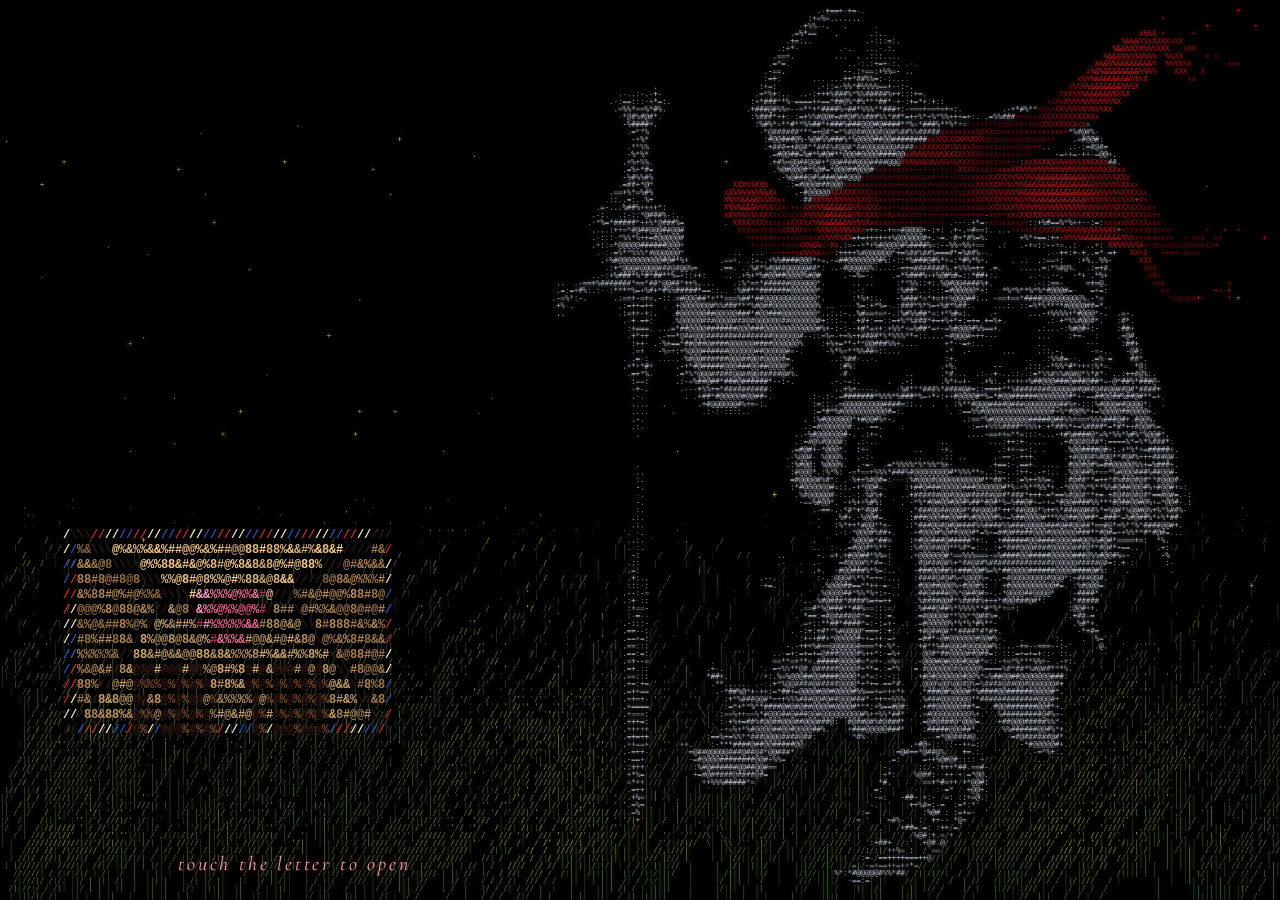
==== commit 9d879f93: "feat: small compact note card, ASCII value signature at right bottom, elevated rose placement with h" ====
--- a/index.html
+++ b/index.html
@@ -42,29 +42,32 @@
         <canvas id="rose-canvas" width="680" height="680" aria-label="Blooming ASCII Rose"></canvas>
       </div>
 
-      <!-- 3. Minimal, Lightweight Love Note -->
+      <!-- 3. Minimal, Compact Love Note (Small & Elegant) -->
       <div id="cloud-note" class="minimal-note">
-        <div class="note-pill">✦ &nbsp;forever written in starlight &nbsp;✦</div>
+        <div class="note-pill">✦ &nbsp;eternal &nbsp;✦</div>
         
         <p class="note-quote">
-          &ldquo;In a world of fleeting moments, you are my constant.<br>
-          My feelings for you will never end.&rdquo;
+          &ldquo;Some feelings are written in starlight &mdash;<br>
+          quiet, endless, and entirely yours.&rdquo;
         </p>
 
         <p class="note-subtext">
-          Every quiet thought finds its way to you &mdash; today, tomorrow, always.
+          Two roses blooming together, just like us.
         </p>
 
         <button id="btn-replay" class="note-replay" title="Experience again">hold again ↺</button>
       </div>
 
-      <!-- 4. Handwritten Signature of Kaushal Maran at the Right Bottom Corner -->
-      <div id="corner-signature" class="corner-signature">
-        <div class="sig-label">signed by</div>
-        <div class="sig-name">Kaushal Maran</div>
-        <svg class="sig-swash" viewBox="0 0 160 24" fill="none" xmlns="http://www.w3.org/2000/svg">
-          <path d="M4 12 C 35 22, 75 2, 120 14 C 138 18, 150 14, 156 10 M 105 20 C 122 24, 142 18, 150 12" stroke="rgba(255, 120, 160, 0.75)" stroke-width="1.8" stroke-linecap="round"/>
-        </svg>
+      <!-- 4. Pure ASCII Value Signature of Kaushal Maran at the Right Bottom Corner -->
+      <div id="corner-signature" class="corner-signature" aria-label="ASCII Signature of Kaushal Maran">
+        <div class="ascii-sig-box">
+          <div class="ascii-sig-head"><span class="sig-prompt">&gt;</span> signed by:</div>
+          <div class="ascii-sig-name">KAUSHAL MARAN</div>
+          <div class="ascii-sig-bytes">
+            <span class="ascii-code">ASCII:</span> 4B 61 75 73 68 61 6C <span class="sig-star">✦</span>
+          </div>
+          <div class="ascii-sig-rule">+-------------------------+</div>
+        </div>
       </div>
     </div>
 
--- a/css/style.css
+++ b/css/style.css
@@ -142,12 +142,12 @@
 
 .seamless-rose-wrapper {
   position: absolute;
-  top: 38%;
+  top: 33%;
   left: 50%;
   transform: translate(-50%, -50%);
-  width: 90vmin;
-  max-width: 640px;
-  max-height: 640px;
+  width: 88vmin;
+  max-width: 580px;
+  max-height: 580px;
   aspect-ratio: 1 / 1;
   display: flex;
   align-items: center;
@@ -165,26 +165,26 @@
 }
 
 /* ==========================================================================
-   Minimal & Lightweight Floating Love Note
+   Minimal & Compact Floating Love Note (Small & Elegant)
    ========================================================================== */
 .minimal-note {
   position: fixed;
-  bottom: 24px;
+  bottom: 20px;
   left: 50%;
-  transform: translateX(-50%) translateY(24px) scale(0.92);
-  max-width: 480px;
-  width: 88%;
+  transform: translateX(-50%) translateY(20px) scale(0.94);
+  max-width: 380px;
+  width: 86%;
   margin: 0 auto;
-  padding: 20px 28px;
+  padding: 14px 22px;
   background: rgba(12, 6, 12, 0.72);
   backdrop-filter: blur(28px) saturate(160%);
   -webkit-backdrop-filter: blur(28px) saturate(160%);
   border: 1px solid rgba(255, 170, 195, 0.22);
-  border-radius: 20px;
+  border-radius: 16px;
   box-shadow:
-    0 18px 48px rgba(0, 0, 0, 0.90),
-    0 0 32px rgba(230, 20, 60, 0.12),
-    inset 0 1px 1px rgba(255, 255, 255, 0.15);
+    0 16px 40px rgba(0, 0, 0, 0.92),
+    0 0 24px rgba(230, 20, 60, 0.12),
+    inset 0 1px 1px rgba(255, 255, 255, 0.14);
   display: flex;
   flex-direction: column;
   align-items: center;
@@ -204,50 +204,50 @@
 
 .note-pill {
   font-family: 'Inter', sans-serif;
-  font-size: 9px;
+  font-size: 8px;
   font-weight: 500;
-  letter-spacing: 2.5px;
+  letter-spacing: 2.2px;
   text-transform: uppercase;
   color: #ff9ebb;
-  margin-bottom: 12px;
+  margin-bottom: 8px;
   opacity: 0.9;
 }
 
 .note-quote {
   font-family: 'Cormorant Garamond', serif;
-  font-size: 21px;
+  font-size: 16px;
   font-style: italic;
   font-weight: 400;
-  line-height: 1.5;
+  line-height: 1.45;
   color: #fff2f5;
   letter-spacing: 0.3px;
-  margin-bottom: 10px;
+  margin-bottom: 6px;
   text-shadow: 0 2px 14px rgba(0, 0, 0, 0.85);
 }
 
 .note-subtext {
   font-family: 'Cormorant Garamond', serif;
-  font-size: 14px;
+  font-size: 12px;
   font-style: italic;
   font-weight: 300;
   color: #d89aa8;
-  letter-spacing: 0.5px;
-  margin-bottom: 16px;
+  letter-spacing: 0.4px;
+  margin-bottom: 10px;
   opacity: 0.85;
 }
 
 .note-replay {
   background: rgba(255, 255, 255, 0.04);
   border: 1px solid rgba(255, 255, 255, 0.14);
-  border-radius: 20px;
+  border-radius: 16px;
   outline: none;
   font-family: 'Inter', sans-serif;
-  font-size: 9px;
-  letter-spacing: 2px;
+  font-size: 8px;
+  letter-spacing: 1.8px;
   text-transform: uppercase;
   color: #d68f9e;
   cursor: pointer;
-  padding: 6px 18px;
+  padding: 4px 14px;
   transition: all 0.3s ease;
 }
 
@@ -259,55 +259,83 @@
 }
 
 /* ==========================================================================
-   Signature of Kaushal Maran at the Right Bottom Corner
+   Pure ASCII Value Signature of Kaushal Maran at Right Bottom Corner
    ========================================================================== */
 .corner-signature {
   position: fixed;
-  bottom: 26px;
-  right: 36px;
+  bottom: 22px;
+  right: 32px;
   display: flex;
   flex-direction: column;
   align-items: flex-end;
   pointer-events: none;
   z-index: 25;
   opacity: 0;
-  transform: translateY(16px) rotate(-1.5deg);
+  transform: translateY(12px);
   transition: opacity 1.2s cubic-bezier(0.16, 1, 0.3, 1), transform 1.2s cubic-bezier(0.16, 1, 0.3, 1);
 }
 
 .corner-signature.visible {
   opacity: 1;
-  transform: translateY(0) rotate(-1.5deg);
-}
-
-.sig-label {
-  font-family: 'Cormorant Garamond', serif;
-  font-size: 13px;
-  font-style: italic;
-  color: #c98e99;
+  transform: translateY(0);
+}
+
+.ascii-sig-box {
+  font-family: 'JetBrains Mono', 'Courier New', monospace;
+  background: rgba(14, 5, 10, 0.70);
+  backdrop-filter: blur(20px);
+  -webkit-backdrop-filter: blur(20px);
+  border: 1px solid rgba(255, 140, 170, 0.25);
+  border-radius: 10px;
+  padding: 8px 14px;
+  text-align: right;
+  box-shadow: 0 8px 24px rgba(0, 0, 0, 0.8), 0 0 20px rgba(255, 30, 80, 0.12);
+}
+
+.ascii-sig-head {
+  font-size: 10px;
+  color: #ff9ebb;
+  letter-spacing: 1.5px;
+  opacity: 0.85;
+  margin-bottom: 2px;
+}
+
+.sig-prompt {
+  color: #ff4d7a;
+  margin-right: 2px;
+}
+
+.ascii-sig-name {
+  font-size: 15px;
+  font-weight: 700;
   letter-spacing: 2px;
-  margin-bottom: 2px;
-  text-shadow: 0 0 10px rgba(0, 0, 0, 0.8);
-}
-
-.sig-name {
-  font-family: 'Homemade Apple', 'Alex Brush', cursive;
-  font-size: 26px;
-  color: #ffe8ee;
-  letter-spacing: 0.8px;
-  text-shadow:
-    0 0 12px rgba(255, 70, 110, 0.85),
-    0 0 24px rgba(220, 20, 60, 0.55),
-    0 0 42px rgba(180, 10, 45, 0.35);
-  display: inline-block;
-  line-height: 1.2;
-}
-
-.sig-swash {
-  width: 140px;
-  height: 20px;
-  margin-top: -4px;
-  filter: drop-shadow(0 0 8px rgba(255, 60, 100, 0.7));
+  color: #fff0f4;
+  text-shadow: 0 0 10px rgba(255, 60, 100, 0.8), 0 0 22px rgba(220, 20, 60, 0.5);
+}
+
+.ascii-sig-bytes {
+  font-size: 9.5px;
+  color: #d88fa2;
+  letter-spacing: 1.2px;
+  margin-top: 3px;
+  opacity: 0.9;
+}
+
+.ascii-code {
+  color: #ff6690;
+  font-weight: 600;
+}
+
+.sig-star {
+  color: #ffb3c6;
+  margin-left: 2px;
+}
+
+.ascii-sig-rule {
+  font-size: 8px;
+  color: rgba(255, 120, 150, 0.35);
+  letter-spacing: 1px;
+  margin-top: 2px;
 }
 
 @keyframes noteFloat {
@@ -322,17 +350,26 @@
     bottom: 18px;
   }
   .heart-canvas.docked-corner {
-    transform: scale(0.18) translate(14px, 14px);
+    transform: translate(calc(-50vw + 48px), calc(-50vh + 48px)) scale(0.12);
+  }
+  .seamless-rose-wrapper {
+    top: 30%;
+    max-width: 360px;
   }
   .minimal-note {
-    padding: 16px 20px;
-    bottom: 18px;
-    max-width: 92%;
+    padding: 12px 18px;
+    bottom: 14px;
+    max-width: 90%;
   }
   .note-quote {
-    font-size: 18px;
-  }
-  .sign-name {
-    font-size: 21px;
-  }
-}
+    font-size: 15px;
+  }
+  .corner-signature {
+    bottom: 12px;
+    right: 14px;
+    transform: scale(0.85);
+  }
+  .corner-signature.visible {
+    transform: scale(0.85);
+  }
+}
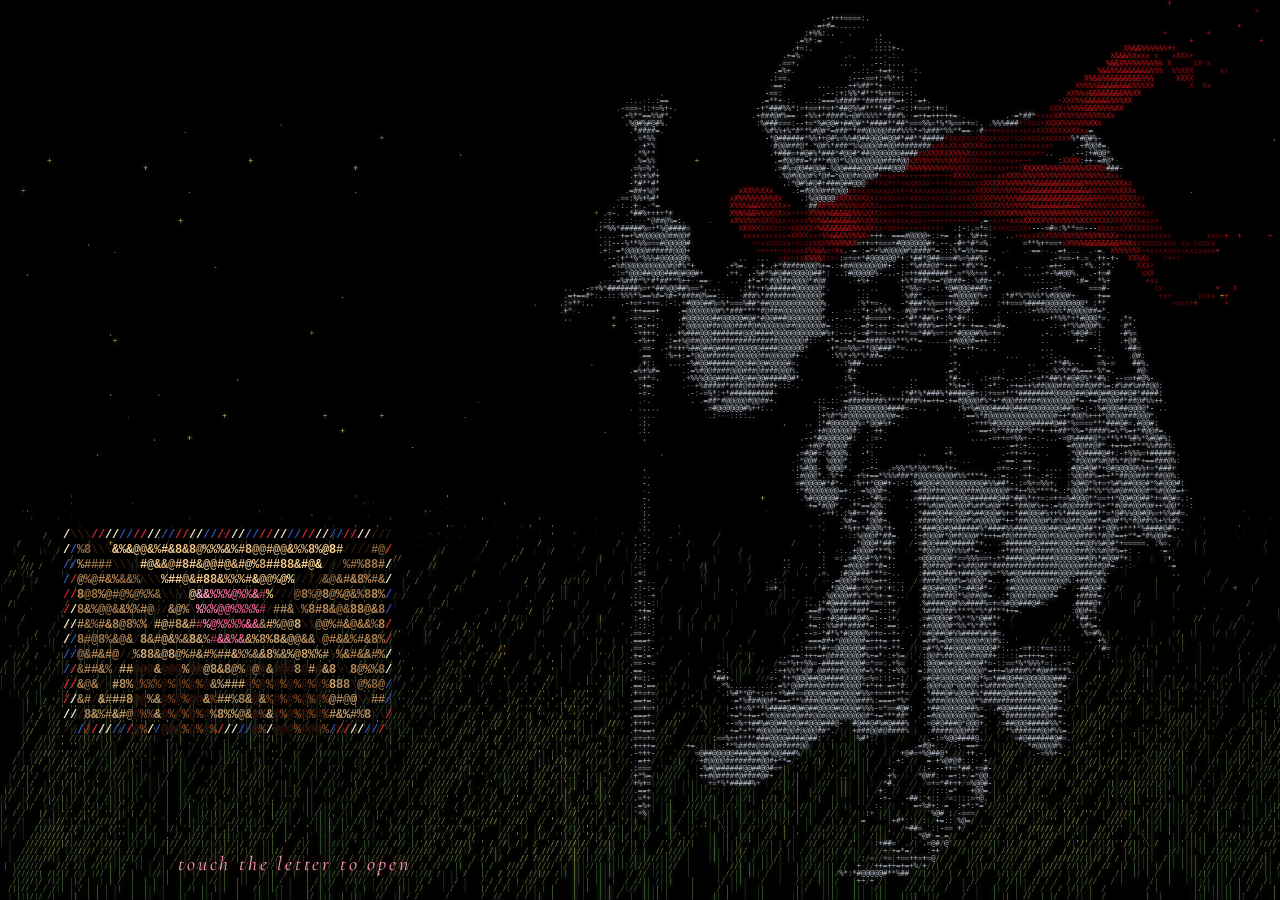
==== commit 1ade595f: "feat: full responsive mobile adaptation with zero letterboxing, majestic single rose with breeze swa" ====
--- a/index.html
+++ b/index.html
@@ -37,36 +37,55 @@
       <!-- 1. The Multilingual Love Heart (Builds in center, then glides to top-left corner as logo badge) -->
       <canvas id="heart-canvas" class="heart-canvas" aria-label="Multilingual Love Heart"></canvas>
 
-      <!-- 2. The Living Colored ASCII Rose (Blooms organically, then unfurls into 2 intertwined roses) -->
+      <!-- 2. The Living Colored ASCII Rose (Blooms organically, moves with the breeze) -->
       <div class="seamless-rose-wrapper">
-        <canvas id="rose-canvas" width="680" height="680" aria-label="Blooming ASCII Rose"></canvas>
+        <canvas id="rose-canvas" width="800" height="800" aria-label="Blooming ASCII Rose"></canvas>
       </div>
 
       <!-- 3. Minimal, Compact Love Note (Small & Elegant) -->
       <div id="cloud-note" class="minimal-note">
-        <div class="note-pill">✦ &nbsp;eternal &nbsp;✦</div>
+        <div class="note-pill">✦ &nbsp;FOREVER WRITTEN IN STARLIGHT &nbsp;✦</div>
         
         <p class="note-quote">
-          &ldquo;Some feelings are written in starlight &mdash;<br>
-          quiet, endless, and entirely yours.&rdquo;
+          &ldquo;In a world of fleeting moments, you are my constant.<br>
+          My feelings for you will never end.&rdquo;
         </p>
 
         <p class="note-subtext">
-          Two roses blooming together, just like us.
+          Every quiet thought finds its way to you &mdash; today, tomorrow, always.
         </p>
 
         <button id="btn-replay" class="note-replay" title="Experience again">hold again ↺</button>
       </div>
 
-      <!-- 4. Pure ASCII Value Signature of Kaushal Maran at the Right Bottom Corner -->
-      <div id="corner-signature" class="corner-signature" aria-label="ASCII Signature of Kaushal Maran">
+      <!-- 4. Pure ASCII Key Design Signature of Kaushal Maran -->
+      <div id="corner-signature" class="corner-signature" aria-label="ASCII Key Signature of Kaushal Maran">
         <div class="ascii-sig-box">
-          <div class="ascii-sig-head"><span class="sig-prompt">&gt;</span> signed by:</div>
-          <div class="ascii-sig-name">KAUSHAL MARAN</div>
+          <div class="ascii-sig-head">
+            <span class="sig-prompt">&gt;</span> <span class="sig-label">with love</span> <span class="sig-colon">:</span>
+          </div>
+          <div class="ascii-key-cluster" aria-label="Kaushal Maran">
+            <div class="ascii-key-word">
+              <span class="ascii-key">K</span>
+              <span class="ascii-key">A</span>
+              <span class="ascii-key">U</span>
+              <span class="ascii-key">S</span>
+              <span class="ascii-key">H</span>
+              <span class="ascii-key">A</span>
+              <span class="ascii-key">L</span>
+            </div>
+            <div class="ascii-key-word">
+              <span class="ascii-key">M</span>
+              <span class="ascii-key">A</span>
+              <span class="ascii-key">R</span>
+              <span class="ascii-key">A</span>
+              <span class="ascii-key">N</span>
+            </div>
+          </div>
           <div class="ascii-sig-bytes">
-            <span class="ascii-code">ASCII:</span> 4B 61 75 73 68 61 6C <span class="sig-star">✦</span>
+            <span class="ascii-code">ASCII_KEY:</span> 77 69 74 68 &bull; 6C 6F 76 65 <span class="sig-star">✦</span>
           </div>
-          <div class="ascii-sig-rule">+-------------------------+</div>
+          <div class="ascii-sig-rule">+-------------------------------+</div>
         </div>
       </div>
     </div>
--- a/css/style.css
+++ b/css/style.css
@@ -71,7 +71,8 @@
   height: 100vh;
   height: 100dvh;
   display: block;
-  object-fit: contain;
+  object-fit: cover;
+  object-position: center bottom;
   background: #000000;
   z-index: 3;
 }
@@ -84,7 +85,8 @@
   height: 100vh;
   height: 100dvh;
   display: block;
-  object-fit: contain;
+  object-fit: cover;
+  object-position: center bottom;
   background: transparent;
   cursor: pointer;
   z-index: 5;
@@ -142,12 +144,12 @@
 
 .seamless-rose-wrapper {
   position: absolute;
-  top: 33%;
+  top: 36%;
   left: 50%;
   transform: translate(-50%, -50%);
-  width: 88vmin;
-  max-width: 580px;
-  max-height: 580px;
+  width: 92vmin;
+  max-width: 680px;
+  max-height: 680px;
   aspect-ratio: 1 / 1;
   display: flex;
   align-items: center;
@@ -259,7 +261,7 @@
 }
 
 /* ==========================================================================
-   Pure ASCII Value Signature of Kaushal Maran at Right Bottom Corner
+   Pure ASCII Key Design Signature of Kaushal Maran at Right Bottom Corner
    ========================================================================== */
 .corner-signature {
   position: fixed;
@@ -282,42 +284,91 @@
 
 .ascii-sig-box {
   font-family: 'JetBrains Mono', 'Courier New', monospace;
-  background: rgba(14, 5, 10, 0.70);
-  backdrop-filter: blur(20px);
-  -webkit-backdrop-filter: blur(20px);
-  border: 1px solid rgba(255, 140, 170, 0.25);
-  border-radius: 10px;
-  padding: 8px 14px;
+  background: rgba(14, 5, 11, 0.78);
+  backdrop-filter: blur(24px);
+  -webkit-backdrop-filter: blur(24px);
+  border: 1px solid rgba(255, 140, 175, 0.28);
+  border-radius: 12px;
+  padding: 10px 16px;
   text-align: right;
-  box-shadow: 0 8px 24px rgba(0, 0, 0, 0.8), 0 0 20px rgba(255, 30, 80, 0.12);
+  box-shadow: 0 10px 30px rgba(0, 0, 0, 0.85), 0 0 24px rgba(255, 30, 80, 0.16);
 }
 
 .ascii-sig-head {
-  font-size: 10px;
+  font-size: 11px;
   color: #ff9ebb;
-  letter-spacing: 1.5px;
-  opacity: 0.85;
-  margin-bottom: 2px;
+  letter-spacing: 1.6px;
+  opacity: 0.95;
+  display: flex;
+  align-items: center;
+  justify-content: flex-end;
+  gap: 5px;
+  margin-bottom: 5px;
 }
 
 .sig-prompt {
-  color: #ff4d7a;
-  margin-right: 2px;
-}
-
-.ascii-sig-name {
-  font-size: 15px;
+  color: #ff3366;
   font-weight: 700;
-  letter-spacing: 2px;
+}
+
+.sig-label {
+  color: #ffb3c6;
+  text-transform: lowercase;
+  font-weight: 600;
+  letter-spacing: 1.8px;
+}
+
+.sig-colon {
+  color: #ff6690;
+}
+
+.ascii-key-cluster {
+  display: flex;
+  flex-wrap: nowrap;
+  gap: 8px;
+  justify-content: flex-end;
+  margin: 4px 0 6px 0;
+}
+
+.ascii-key-word {
+  display: inline-flex;
+  gap: 3px;
+}
+
+.ascii-key {
+  display: inline-flex;
+  align-items: center;
+  justify-content: center;
+  min-width: 20px;
+  height: 22px;
+  padding: 0 4px;
+  background: linear-gradient(180deg, rgba(42, 16, 26, 0.95) 0%, rgba(18, 6, 12, 0.98) 100%);
+  border: 1px solid rgba(255, 140, 175, 0.45);
+  border-bottom: 2px solid rgba(255, 50, 95, 0.75);
+  border-radius: 4px;
+  box-shadow: 
+    0 2px 5px rgba(0, 0, 0, 0.7),
+    inset 0 1px 0 rgba(255, 255, 255, 0.16),
+    0 0 10px rgba(255, 40, 85, 0.28);
+  font-family: 'JetBrains Mono', monospace;
+  font-size: 13px;
+  font-weight: 700;
   color: #fff0f4;
-  text-shadow: 0 0 10px rgba(255, 60, 100, 0.8), 0 0 22px rgba(220, 20, 60, 0.5);
+  text-shadow: 0 0 8px rgba(255, 60, 100, 0.85);
+  transition: transform 0.2s ease, border-color 0.2s ease;
+}
+
+.ascii-key:hover {
+  transform: translateY(-1px);
+  border-color: rgba(255, 180, 210, 0.7);
+  box-shadow: 0 4px 8px rgba(0, 0, 0, 0.8), 0 0 14px rgba(255, 60, 110, 0.5);
 }
 
 .ascii-sig-bytes {
   font-size: 9.5px;
   color: #d88fa2;
   letter-spacing: 1.2px;
-  margin-top: 3px;
+  margin-top: 4px;
   opacity: 0.9;
 }
 
@@ -335,7 +386,7 @@
   font-size: 8px;
   color: rgba(255, 120, 150, 0.35);
   letter-spacing: 1px;
-  margin-top: 2px;
+  margin-top: 3px;
 }
 
 @keyframes noteFloat {
@@ -343,33 +394,137 @@
   100% { transform: translateX(-50%) translateY(-6px) scale(1.008); }
 }
 
+/* ==========================================================================
+   Full Responsive Layout (Mobile & Tablet Portrait Mode)
+   ========================================================================== */
 @media (max-width: 640px) {
+  /* Screen 1: Knight & Letter */
   .whisper-hint {
     left: 50%;
-    font-size: 16px;
-    bottom: 18px;
-  }
+    bottom: 20px;
+    font-size: 15px;
+    letter-spacing: 2px;
+  }
+
+  /* Screen 2: Docked Mini Heart Logo */
   .heart-canvas.docked-corner {
-    transform: translate(calc(-50vw + 48px), calc(-50vh + 48px)) scale(0.12);
-  }
+    transform: translate(calc(-50vw + 42px), calc(-50vh + 42px)) scale(0.10);
+  }
+
+  /* Screen 2: Living Single Rose in Upper Half */
   .seamless-rose-wrapper {
     top: 30%;
-    max-width: 360px;
-  }
+    width: 92vmin;
+    max-width: 350px;
+    max-height: 350px;
+  }
+
+  /* Screen 2: Minimal Love Note Card (Above signature) */
   .minimal-note {
-    padding: 12px 18px;
-    bottom: 14px;
-    max-width: 90%;
-  }
+    position: fixed;
+    bottom: 84px;
+    left: 50%;
+    transform: translateX(-50%) translateY(16px) scale(0.96);
+    max-width: 340px;
+    width: 90%;
+    padding: 10px 16px;
+    border-radius: 14px;
+  }
+
+  .minimal-note.visible {
+    transform: translateX(-50%) translateY(0) scale(1);
+  }
+
+  .note-pill {
+    font-size: 7.5px;
+    letter-spacing: 1.8px;
+    margin-bottom: 5px;
+  }
+
   .note-quote {
-    font-size: 15px;
-  }
+    font-size: 13.5px;
+    line-height: 1.4;
+    margin-bottom: 4px;
+  }
+
+  .note-subtext {
+    font-size: 10.5px;
+    margin-bottom: 6px;
+  }
+
+  .note-replay {
+    font-size: 7.5px;
+    padding: 3px 12px;
+  }
+
+  /* Screen 2: ASCII Key Signature (Centered at Bottom) */
   .corner-signature {
-    bottom: 12px;
-    right: 14px;
-    transform: scale(0.85);
-  }
+    bottom: 10px;
+    left: 50%;
+    right: auto;
+    transform: translateX(-50%) translateY(8px);
+    align-items: center;
+  }
+
   .corner-signature.visible {
-    transform: scale(0.85);
-  }
-}
+    transform: translateX(-50%) translateY(0);
+  }
+
+  .ascii-sig-box {
+    padding: 6px 12px;
+    text-align: center;
+    border-radius: 9px;
+  }
+
+  .ascii-sig-head {
+    justify-content: center;
+    font-size: 9.5px;
+    letter-spacing: 1.2px;
+    margin-bottom: 3px;
+  }
+
+  .ascii-key-cluster {
+    justify-content: center;
+    gap: 5px;
+    margin: 3px 0 4px 0;
+  }
+
+  .ascii-key-word {
+    gap: 2px;
+  }
+
+  .ascii-key {
+    min-width: 16px;
+    height: 19px;
+    font-size: 10.5px;
+    padding: 0 2.5px;
+  }
+
+  .ascii-sig-bytes {
+    font-size: 8px;
+    letter-spacing: 1px;
+    margin-top: 2px;
+  }
+
+  .ascii-sig-rule {
+    display: none;
+  }
+}
+
+/* Extra breakpoint for compact mobile screens (e.g. iPhone SE) */
+@media (max-height: 680px) and (max-width: 640px) {
+  .seamless-rose-wrapper {
+    top: 26%;
+    max-width: 280px;
+    max-height: 280px;
+  }
+
+  .minimal-note {
+    bottom: 74px;
+    padding: 8px 14px;
+  }
+
+  .note-quote {
+    font-size: 12.5px;
+  }
+}
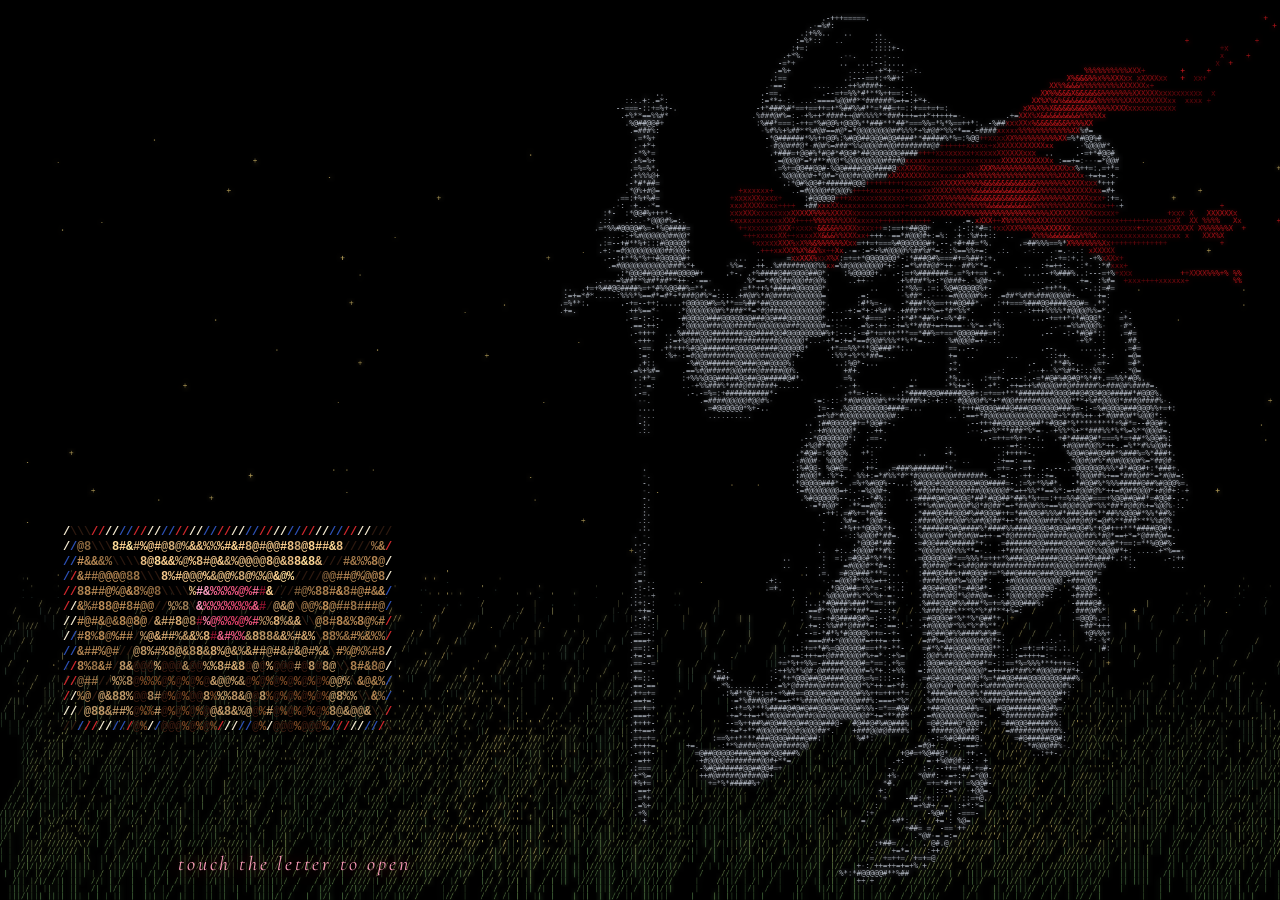
==== commit 4257f67e: "feat: compact mobile ASCII key signature, reduced responsive floor height, classical balanced rose s" ====
--- a/index.html
+++ b/index.html
@@ -39,7 +39,7 @@
 
       <!-- 2. The Living Colored ASCII Rose (Blooms organically, moves with the breeze) -->
       <div class="seamless-rose-wrapper">
-        <canvas id="rose-canvas" width="800" height="800" aria-label="Blooming ASCII Rose"></canvas>
+        <canvas id="rose-canvas" width="720" height="720" aria-label="Blooming ASCII Rose"></canvas>
       </div>
 
       <!-- 3. Minimal, Compact Love Note (Small & Elegant) -->
--- a/css/style.css
+++ b/css/style.css
@@ -144,12 +144,12 @@
 
 .seamless-rose-wrapper {
   position: absolute;
-  top: 36%;
+  top: 34%;
   left: 50%;
   transform: translate(-50%, -50%);
-  width: 92vmin;
-  max-width: 680px;
-  max-height: 680px;
+  width: 88vmin;
+  max-width: 520px;
+  max-height: 520px;
   aspect-ratio: 1 / 1;
   display: flex;
   align-items: center;
@@ -265,8 +265,8 @@
    ========================================================================== */
 .corner-signature {
   position: fixed;
-  bottom: 22px;
-  right: 32px;
+  bottom: 20px;
+  right: 28px;
   display: flex;
   flex-direction: column;
   align-items: flex-end;
@@ -284,26 +284,26 @@
 
 .ascii-sig-box {
   font-family: 'JetBrains Mono', 'Courier New', monospace;
-  background: rgba(14, 5, 11, 0.78);
-  backdrop-filter: blur(24px);
-  -webkit-backdrop-filter: blur(24px);
+  background: rgba(14, 5, 11, 0.80);
+  backdrop-filter: blur(20px);
+  -webkit-backdrop-filter: blur(20px);
   border: 1px solid rgba(255, 140, 175, 0.28);
-  border-radius: 12px;
-  padding: 10px 16px;
+  border-radius: 10px;
+  padding: 7px 12px;
   text-align: right;
-  box-shadow: 0 10px 30px rgba(0, 0, 0, 0.85), 0 0 24px rgba(255, 30, 80, 0.16);
+  box-shadow: 0 8px 24px rgba(0, 0, 0, 0.85), 0 0 16px rgba(255, 30, 80, 0.14);
 }
 
 .ascii-sig-head {
-  font-size: 11px;
+  font-size: 10px;
   color: #ff9ebb;
-  letter-spacing: 1.6px;
+  letter-spacing: 1.4px;
   opacity: 0.95;
   display: flex;
   align-items: center;
   justify-content: flex-end;
-  gap: 5px;
-  margin-bottom: 5px;
+  gap: 4px;
+  margin-bottom: 4px;
 }
 
 .sig-prompt {
@@ -315,7 +315,7 @@
   color: #ffb3c6;
   text-transform: lowercase;
   font-weight: 600;
-  letter-spacing: 1.8px;
+  letter-spacing: 1.6px;
 }
 
 .sig-colon {
@@ -325,33 +325,33 @@
 .ascii-key-cluster {
   display: flex;
   flex-wrap: nowrap;
-  gap: 8px;
+  gap: 6px;
   justify-content: flex-end;
-  margin: 4px 0 6px 0;
+  margin: 3px 0 4px 0;
 }
 
 .ascii-key-word {
   display: inline-flex;
-  gap: 3px;
+  gap: 2px;
 }
 
 .ascii-key {
   display: inline-flex;
   align-items: center;
   justify-content: center;
-  min-width: 20px;
-  height: 22px;
-  padding: 0 4px;
+  min-width: 17px;
+  height: 20px;
+  padding: 0 3px;
   background: linear-gradient(180deg, rgba(42, 16, 26, 0.95) 0%, rgba(18, 6, 12, 0.98) 100%);
   border: 1px solid rgba(255, 140, 175, 0.45);
   border-bottom: 2px solid rgba(255, 50, 95, 0.75);
-  border-radius: 4px;
+  border-radius: 3.5px;
   box-shadow: 
-    0 2px 5px rgba(0, 0, 0, 0.7),
+    0 2px 4px rgba(0, 0, 0, 0.7),
     inset 0 1px 0 rgba(255, 255, 255, 0.16),
-    0 0 10px rgba(255, 40, 85, 0.28);
+    0 0 8px rgba(255, 40, 85, 0.24);
   font-family: 'JetBrains Mono', monospace;
-  font-size: 13px;
+  font-size: 11px;
   font-weight: 700;
   color: #fff0f4;
   text-shadow: 0 0 8px rgba(255, 60, 100, 0.85);
@@ -361,14 +361,14 @@
 .ascii-key:hover {
   transform: translateY(-1px);
   border-color: rgba(255, 180, 210, 0.7);
-  box-shadow: 0 4px 8px rgba(0, 0, 0, 0.8), 0 0 14px rgba(255, 60, 110, 0.5);
+  box-shadow: 0 4px 8px rgba(0, 0, 0, 0.8), 0 0 12px rgba(255, 60, 110, 0.45);
 }
 
 .ascii-sig-bytes {
-  font-size: 9.5px;
+  font-size: 8.5px;
   color: #d88fa2;
-  letter-spacing: 1.2px;
-  margin-top: 4px;
+  letter-spacing: 1.0px;
+  margin-top: 3px;
   opacity: 0.9;
 }
 
@@ -401,34 +401,34 @@
   /* Screen 1: Knight & Letter */
   .whisper-hint {
     left: 50%;
-    bottom: 20px;
-    font-size: 15px;
+    bottom: 18px;
+    font-size: 14px;
     letter-spacing: 2px;
   }
 
   /* Screen 2: Docked Mini Heart Logo */
   .heart-canvas.docked-corner {
-    transform: translate(calc(-50vw + 42px), calc(-50vh + 42px)) scale(0.10);
+    transform: translate(calc(-50vw + 38px), calc(-50vh + 38px)) scale(0.09);
   }
 
   /* Screen 2: Living Single Rose in Upper Half */
   .seamless-rose-wrapper {
-    top: 30%;
-    width: 92vmin;
-    max-width: 350px;
-    max-height: 350px;
+    top: 28%;
+    width: 90vmin;
+    max-width: 310px;
+    max-height: 310px;
   }
 
   /* Screen 2: Minimal Love Note Card (Above signature) */
   .minimal-note {
     position: fixed;
-    bottom: 84px;
+    bottom: 68px;
     left: 50%;
     transform: translateX(-50%) translateY(16px) scale(0.96);
-    max-width: 340px;
-    width: 90%;
-    padding: 10px 16px;
-    border-radius: 14px;
+    max-width: 320px;
+    width: 88%;
+    padding: 8px 14px;
+    border-radius: 12px;
   }
 
   .minimal-note.visible {
@@ -436,33 +436,33 @@
   }
 
   .note-pill {
-    font-size: 7.5px;
-    letter-spacing: 1.8px;
+    font-size: 7px;
+    letter-spacing: 1.6px;
+    margin-bottom: 4px;
+  }
+
+  .note-quote {
+    font-size: 13px;
+    line-height: 1.38;
+    margin-bottom: 3px;
+  }
+
+  .note-subtext {
+    font-size: 10px;
     margin-bottom: 5px;
   }
 
-  .note-quote {
-    font-size: 13.5px;
-    line-height: 1.4;
-    margin-bottom: 4px;
-  }
-
-  .note-subtext {
-    font-size: 10.5px;
-    margin-bottom: 6px;
-  }
-
   .note-replay {
-    font-size: 7.5px;
-    padding: 3px 12px;
-  }
-
-  /* Screen 2: ASCII Key Signature (Centered at Bottom) */
+    font-size: 7px;
+    padding: 2.5px 10px;
+  }
+
+  /* Screen 2: ASCII Key Signature (Delicate, Compact & Centered at Bottom) */
   .corner-signature {
-    bottom: 10px;
+    bottom: 8px;
     left: 50%;
     right: auto;
-    transform: translateX(-50%) translateY(8px);
+    transform: translateX(-50%) translateY(4px);
     align-items: center;
   }
 
@@ -471,39 +471,64 @@
   }
 
   .ascii-sig-box {
-    padding: 6px 12px;
+    padding: 3px 8px;
     text-align: center;
-    border-radius: 9px;
+    border-radius: 6px;
+    background: rgba(12, 4, 9, 0.85);
+    border: 1px solid rgba(255, 140, 175, 0.22);
+    box-shadow: 0 4px 14px rgba(0, 0, 0, 0.85), 0 0 10px rgba(255, 30, 80, 0.10);
   }
 
   .ascii-sig-head {
     justify-content: center;
-    font-size: 9.5px;
+    font-size: 8px;
+    letter-spacing: 1.0px;
+    margin-bottom: 2px;
+  }
+
+  .sig-prompt {
+    font-size: 8px;
+  }
+
+  .sig-label {
+    font-size: 8px;
     letter-spacing: 1.2px;
-    margin-bottom: 3px;
   }
 
   .ascii-key-cluster {
     justify-content: center;
-    gap: 5px;
-    margin: 3px 0 4px 0;
+    gap: 3.5px;
+    margin: 1px 0 2px 0;
   }
 
   .ascii-key-word {
-    gap: 2px;
+    gap: 1.2px;
   }
 
   .ascii-key {
-    min-width: 16px;
-    height: 19px;
-    font-size: 10.5px;
-    padding: 0 2.5px;
+    min-width: 11.5px;
+    height: 14.5px;
+    font-size: 8.5px;
+    padding: 0 1px;
+    border-radius: 2px;
+    border-width: 0.8px;
+    border-bottom-width: 1.5px;
+    box-shadow: 0 1px 2px rgba(0, 0, 0, 0.7);
   }
 
   .ascii-sig-bytes {
-    font-size: 8px;
-    letter-spacing: 1px;
-    margin-top: 2px;
+    font-size: 7px;
+    letter-spacing: 0.6px;
+    margin-top: 1px;
+    opacity: 0.85;
+  }
+
+  .ascii-code {
+    font-size: 7px;
+  }
+
+  .sig-star {
+    font-size: 7px;
   }
 
   .ascii-sig-rule {
@@ -514,17 +539,22 @@
 /* Extra breakpoint for compact mobile screens (e.g. iPhone SE) */
 @media (max-height: 680px) and (max-width: 640px) {
   .seamless-rose-wrapper {
-    top: 26%;
-    max-width: 280px;
-    max-height: 280px;
+    top: 25%;
+    max-width: 260px;
+    max-height: 260px;
   }
 
   .minimal-note {
-    bottom: 74px;
-    padding: 8px 14px;
+    bottom: 60px;
+    padding: 6px 12px;
   }
 
   .note-quote {
-    font-size: 12.5px;
-  }
-}
+    font-size: 11.5px;
+  }
+
+  .note-subtext {
+    font-size: 9.5px;
+    margin-bottom: 3px;
+  }
+}
